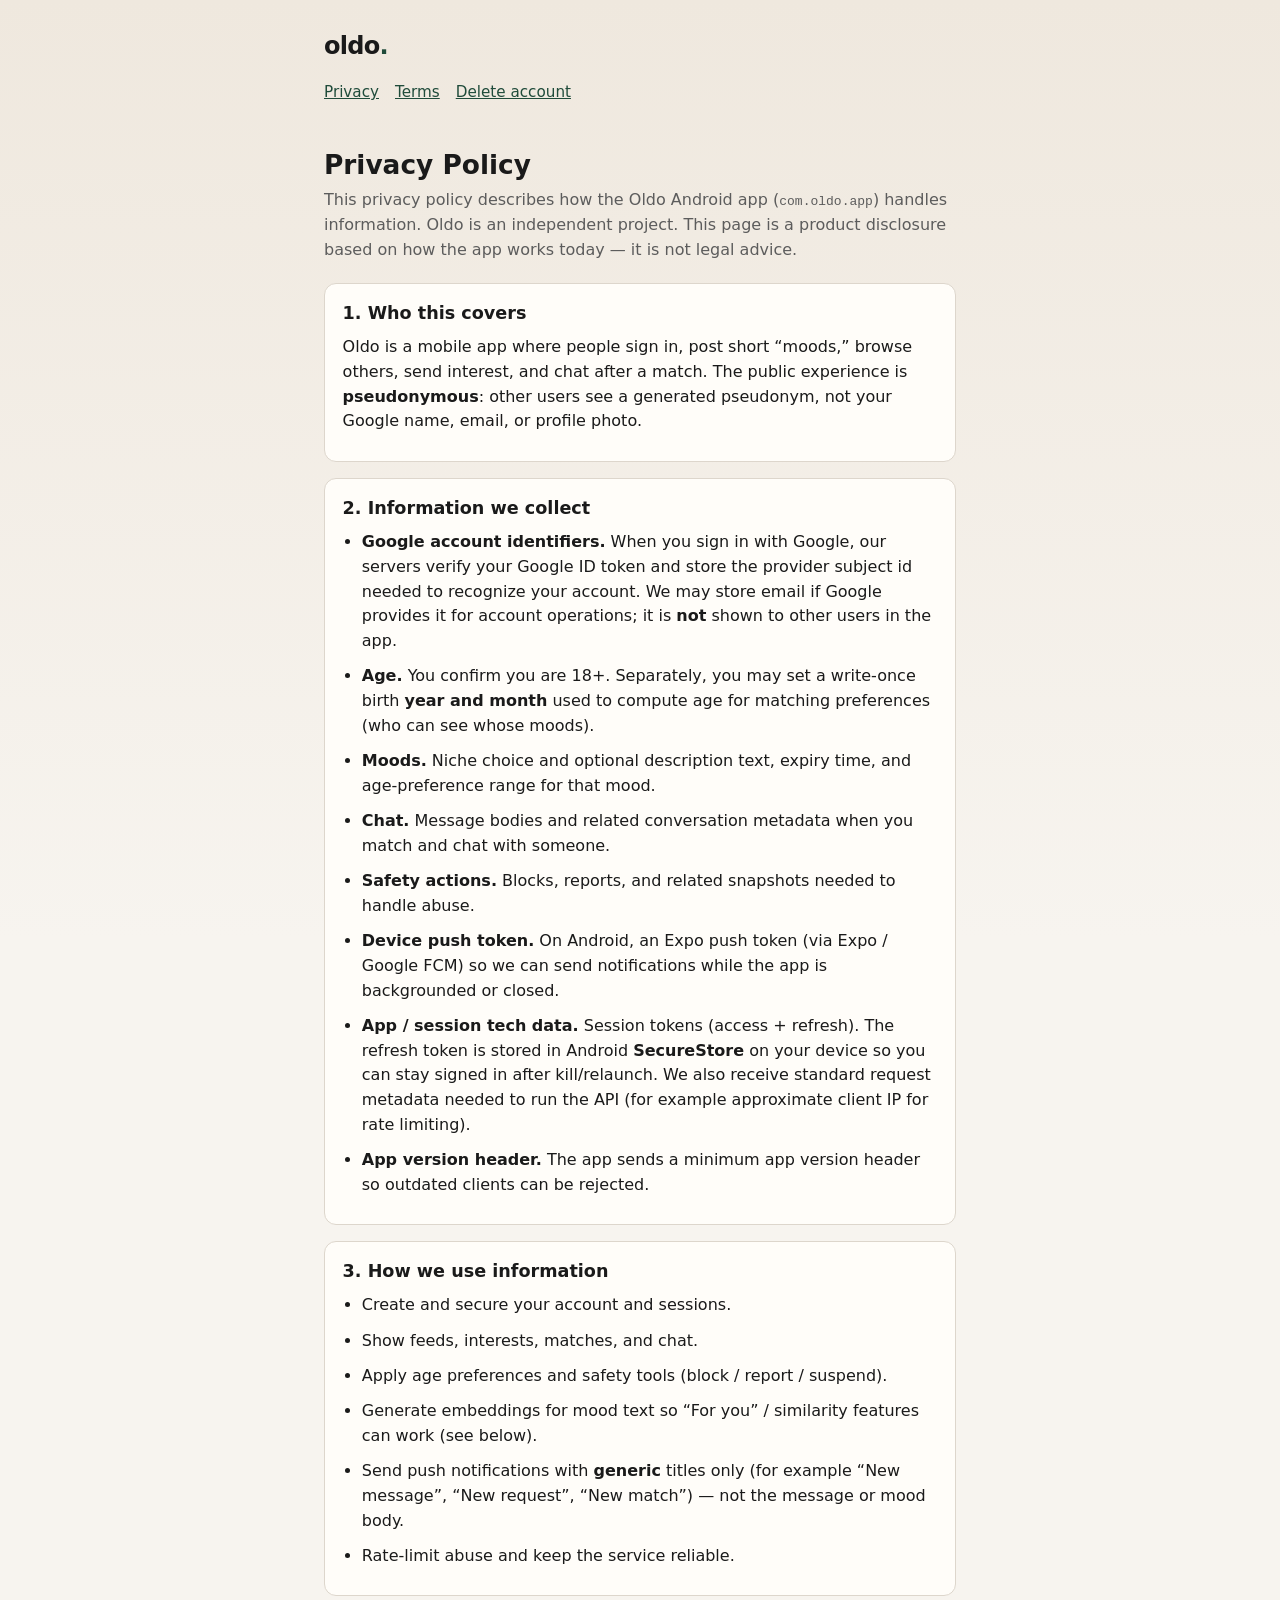
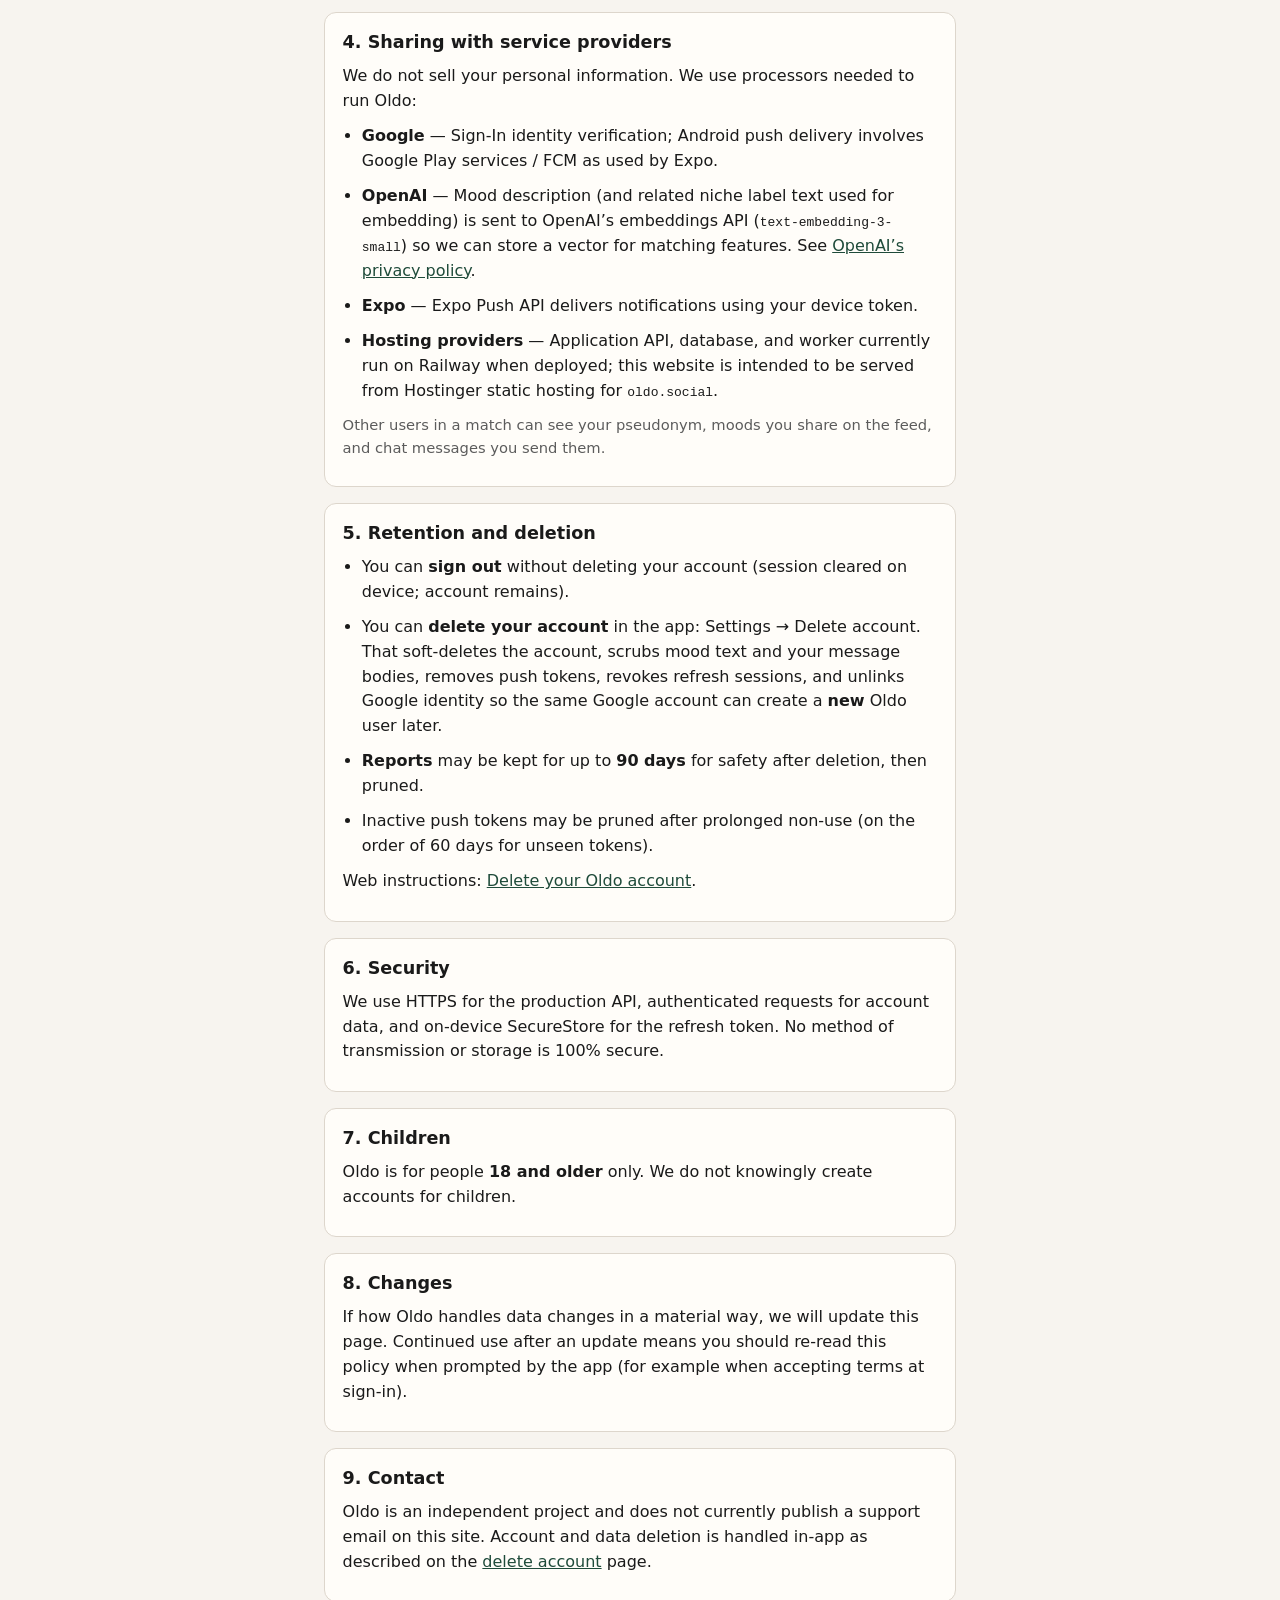
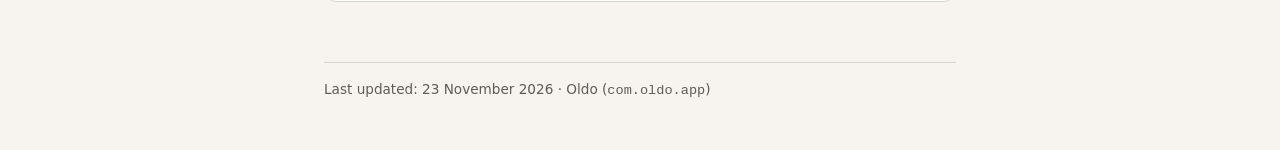
==== privacy/index.html @ 1630e020 "Publish Oldo legal static pages for GitHub Pages. Co-authored-by: Cursor <cursoragent@cursor.com>" ====
<!DOCTYPE html>
<html lang="en">
  <head>
    <meta charset="utf-8" />
    <meta name="viewport" content="width=device-width, initial-scale=1" />
    <title>Privacy Policy — Oldo</title>
    <link rel="stylesheet" href="../styles.css" />
  </head>
  <body>
    <header>
      <a class="brand" href="https://oldo.social/privacy">oldo<span>.</span></a>
      <nav>
        <a href="https://oldo.social/privacy">Privacy</a>
        <a href="https://oldo.social/terms">Terms</a>
        <a href="https://oldo.social/delete-account">Delete account</a>
      </nav>
    </header>
    <main>
      <h1>Privacy Policy</h1>
      <p class="lead">
        This privacy policy describes how the Oldo Android app
        (<code>com.oldo.app</code>) handles information. Oldo is an independent
        project. This page is a product disclosure based on how the app works
        today — it is not legal advice.
      </p>

      <section class="card">
        <h2>1. Who this covers</h2>
        <p>
          Oldo is a mobile app where people sign in, post short “moods,” browse
          others, send interest, and chat after a match. The public experience is
          <strong>pseudonymous</strong>: other users see a generated pseudonym,
          not your Google name, email, or profile photo.
        </p>
      </section>

      <section class="card">
        <h2>2. Information we collect</h2>
        <ul>
          <li>
            <strong>Google account identifiers.</strong> When you sign in with
            Google, our servers verify your Google ID token and store the
            provider subject id needed to recognize your account. We may store
            email if Google provides it for account operations; it is
            <strong>not</strong> shown to other users in the app.
          </li>
          <li>
            <strong>Age.</strong> You confirm you are 18+. Separately, you may
            set a write-once birth <strong>year and month</strong> used to
            compute age for matching preferences (who can see whose moods).
          </li>
          <li>
            <strong>Moods.</strong> Niche choice and optional description text,
            expiry time, and age-preference range for that mood.
          </li>
          <li>
            <strong>Chat.</strong> Message bodies and related conversation
            metadata when you match and chat with someone.
          </li>
          <li>
            <strong>Safety actions.</strong> Blocks, reports, and related
            snapshots needed to handle abuse.
          </li>
          <li>
            <strong>Device push token.</strong> On Android, an Expo push token
            (via Expo / Google FCM) so we can send notifications while the app
            is backgrounded or closed.
          </li>
          <li>
            <strong>App / session tech data.</strong> Session tokens (access +
            refresh). The refresh token is stored in Android
            <strong>SecureStore</strong> on your device so you can stay signed
            in after kill/relaunch. We also receive standard request metadata
            needed to run the API (for example approximate client IP for
            rate limiting).
          </li>
          <li>
            <strong>App version header.</strong> The app sends a minimum app
            version header so outdated clients can be rejected.
          </li>
        </ul>
      </section>

      <section class="card">
        <h2>3. How we use information</h2>
        <ul>
          <li>Create and secure your account and sessions.</li>
          <li>Show feeds, interests, matches, and chat.</li>
          <li>Apply age preferences and safety tools (block / report / suspend).</li>
          <li>
            Generate embeddings for mood text so “For you” / similarity features
            can work (see below).
          </li>
          <li>
            Send push notifications with <strong>generic</strong> titles only
            (for example “New message”, “New request”, “New match”) — not the
            message or mood body.
          </li>
          <li>Rate-limit abuse and keep the service reliable.</li>
        </ul>
      </section>

      <section class="card">
        <h2>4. Sharing with service providers</h2>
        <p>We do not sell your personal information. We use processors needed to run Oldo:</p>
        <ul>
          <li>
            <strong>Google</strong> — Sign-In identity verification; Android push
            delivery involves Google Play services / FCM as used by Expo.
          </li>
          <li>
            <strong>OpenAI</strong> — Mood description (and related niche label
            text used for embedding) is sent to OpenAI’s embeddings API
            (<code>text-embedding-3-small</code>) so we can store a vector for
            matching features. See
            <a href="https://openai.com/policies/privacy-policy" rel="noopener noreferrer"
              >OpenAI’s privacy policy</a
            >.
          </li>
          <li>
            <strong>Expo</strong> — Expo Push API delivers notifications using
            your device token.
          </li>
          <li>
            <strong>Hosting providers</strong> — Application API, database, and
            worker currently run on Railway when deployed; this website is
            intended to be served from Hostinger static hosting for
            <code>oldo.social</code>.
          </li>
        </ul>
        <p class="note">
          Other users in a match can see your pseudonym, moods you share on the
          feed, and chat messages you send them.
        </p>
      </section>

      <section class="card">
        <h2>5. Retention and deletion</h2>
        <ul>
          <li>
            You can <strong>sign out</strong> without deleting your account
            (session cleared on device; account remains).
          </li>
          <li>
            You can <strong>delete your account</strong> in the app:
            Settings → Delete account. That soft-deletes the account, scrubs
            mood text and your message bodies, removes push tokens, revokes
            refresh sessions, and unlinks Google identity so the same Google
            account can create a <strong>new</strong> Oldo user later.
          </li>
          <li>
            <strong>Reports</strong> may be kept for up to
            <strong>90 days</strong> for safety after deletion, then pruned.
          </li>
          <li>
            Inactive push tokens may be pruned after prolonged non-use (on the
            order of 60 days for unseen tokens).
          </li>
        </ul>
        <p>
          Web instructions:
          <a href="https://oldo.social/delete-account">Delete your Oldo account</a>.
        </p>
      </section>

      <section class="card">
        <h2>6. Security</h2>
        <p>
          We use HTTPS for the production API, authenticated requests for
          account data, and on-device SecureStore for the refresh token. No
          method of transmission or storage is 100% secure.
        </p>
      </section>

      <section class="card">
        <h2>7. Children</h2>
        <p>
          Oldo is for people <strong>18 and older</strong> only. We do not
          knowingly create accounts for children.
        </p>
      </section>

      <section class="card">
        <h2>8. Changes</h2>
        <p>
          If how Oldo handles data changes in a material way, we will update
          this page. Continued use after an update means you should re-read
          this policy when prompted by the app (for example when accepting
          terms at sign-in).
        </p>
      </section>

      <section class="card">
        <h2>9. Contact</h2>
        <p>
          Oldo is an independent project and does not currently publish a
          support email on this site. Account and data deletion is handled
          in-app as described on the
          <a href="https://oldo.social/delete-account">delete account</a> page.
        </p>
      </section>
    </main>
    <footer>
      <p>Last updated: 23 November 2026 · Oldo (<code>com.oldo.app</code>)</p>
    </footer>
  </body>
</html>
---- styles.css ----
:root {
  color-scheme: light;
  --bg: #f7f4ef;
  --ink: #1a1a1a;
  --muted: #5c5c5c;
  --line: #ddd6cc;
  --accent: #1f4b3a;
  --card: #fffdf9;
  --max: 42rem;
  font-family: "Segoe UI", system-ui, -apple-system, sans-serif;
}

* {
  box-sizing: border-box;
}

body {
  margin: 0;
  background: linear-gradient(180deg, #efe8de 0%, var(--bg) 28%, var(--bg) 100%);
  color: var(--ink);
  line-height: 1.55;
}

a {
  color: var(--accent);
}

header,
main,
footer {
  max-width: var(--max);
  margin: 0 auto;
  padding: 1.25rem 1.25rem 0;
}

header {
  padding-top: 1.75rem;
}

.brand {
  font-size: 1.5rem;
  font-weight: 700;
  letter-spacing: -0.03em;
  text-decoration: none;
  color: var(--ink);
}

.brand span {
  color: var(--accent);
}

nav {
  display: flex;
  flex-wrap: wrap;
  gap: 0.75rem 1rem;
  margin: 1rem 0 0;
  font-size: 0.95rem;
}

h1 {
  font-size: 1.65rem;
  line-height: 1.2;
  margin: 1.5rem 0 0.5rem;
}

.lead {
  color: var(--muted);
  margin: 0 0 1.25rem;
}

.card {
  background: var(--card);
  border: 1px solid var(--line);
  border-radius: 12px;
  padding: 1rem 1.1rem;
  margin: 0 0 1rem;
}

h2 {
  font-size: 1.1rem;
  margin: 0 0 0.5rem;
}

p,
li {
  margin: 0 0 0.65rem;
}

ul {
  margin: 0 0 0.5rem;
  padding-left: 1.2rem;
}

.note {
  font-size: 0.92rem;
  color: var(--muted);
}

.steps {
  counter-reset: step;
  list-style: none;
  padding: 0;
}

.steps li {
  counter-increment: step;
  position: relative;
  padding-left: 2.2rem;
  margin-bottom: 0.9rem;
}

.steps li::before {
  content: counter(step);
  position: absolute;
  left: 0;
  top: 0;
  width: 1.5rem;
  height: 1.5rem;
  border-radius: 999px;
  background: var(--accent);
  color: #fff;
  font-size: 0.85rem;
  font-weight: 700;
  display: grid;
  place-items: center;
}

footer {
  padding-bottom: 2.5rem;
  color: var(--muted);
  font-size: 0.85rem;
}

footer p {
  margin-top: 1.5rem;
  border-top: 1px solid var(--line);
  padding-top: 1rem;
}
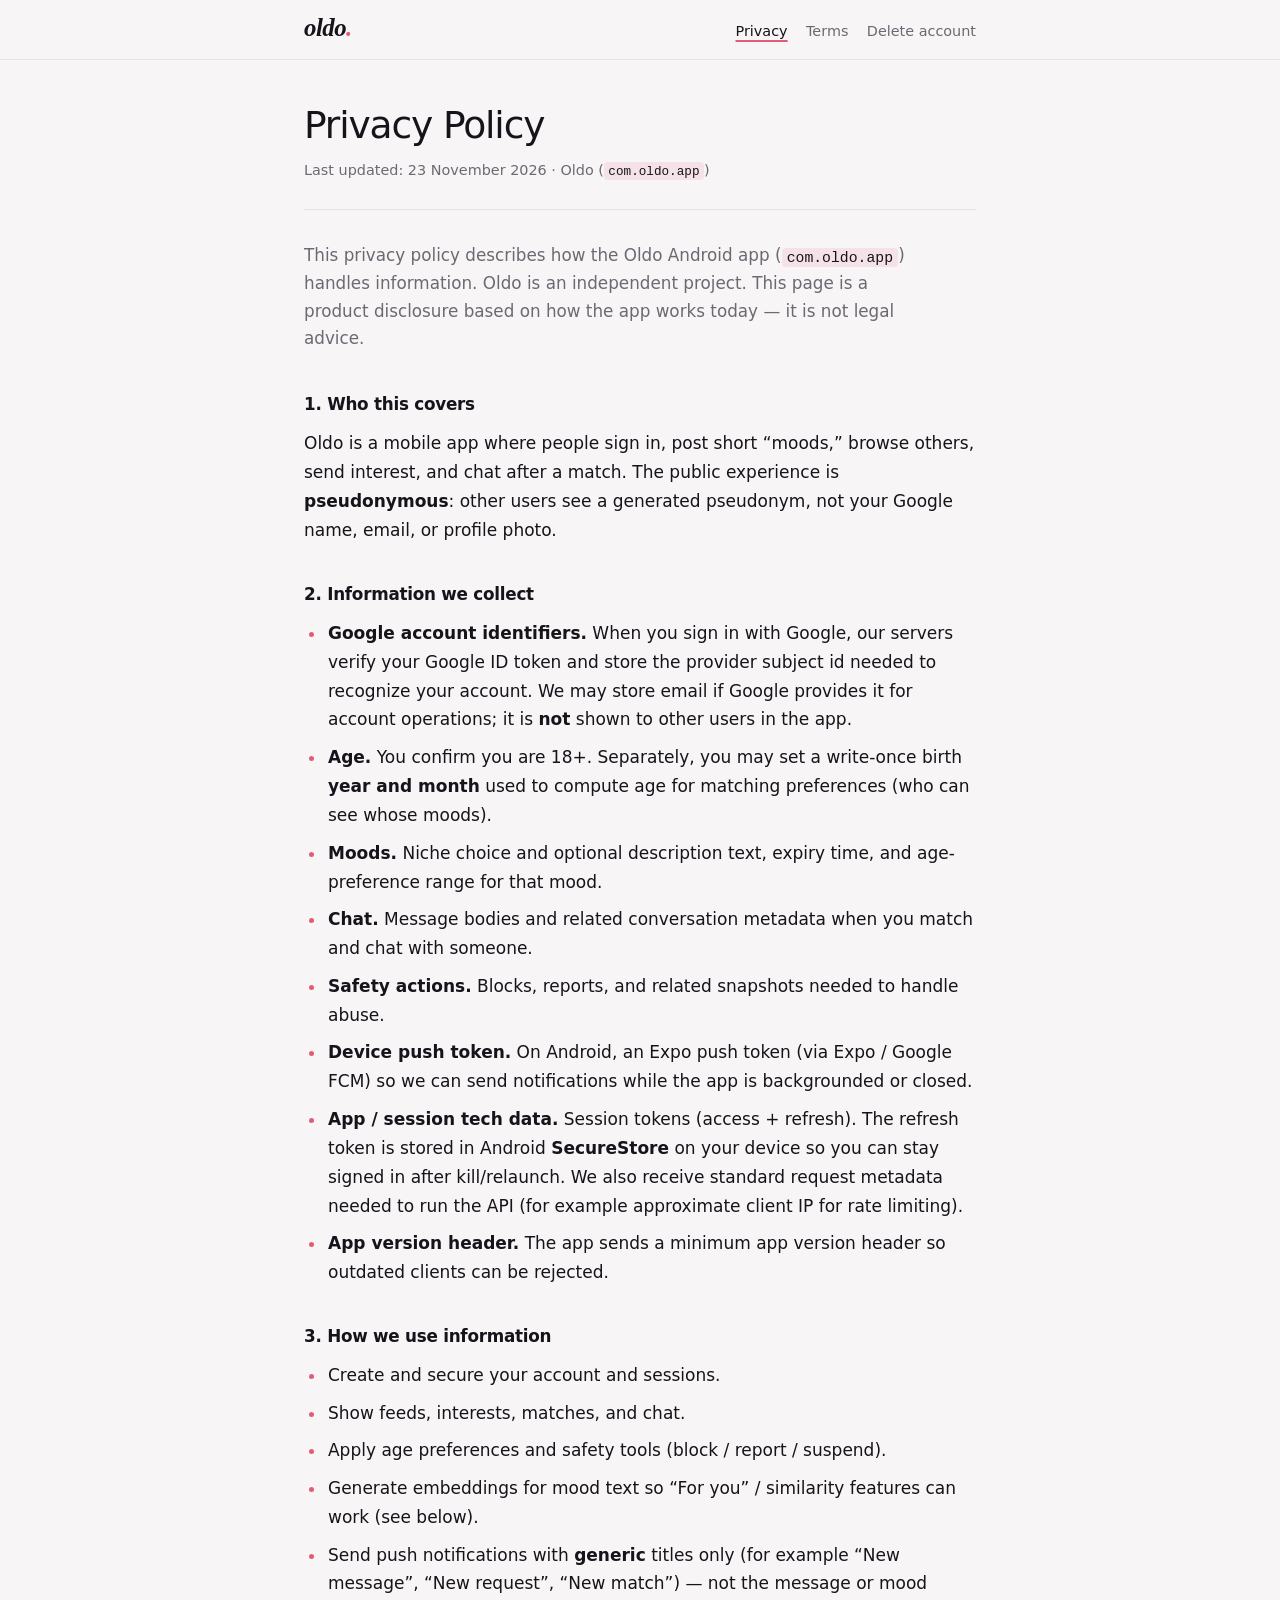
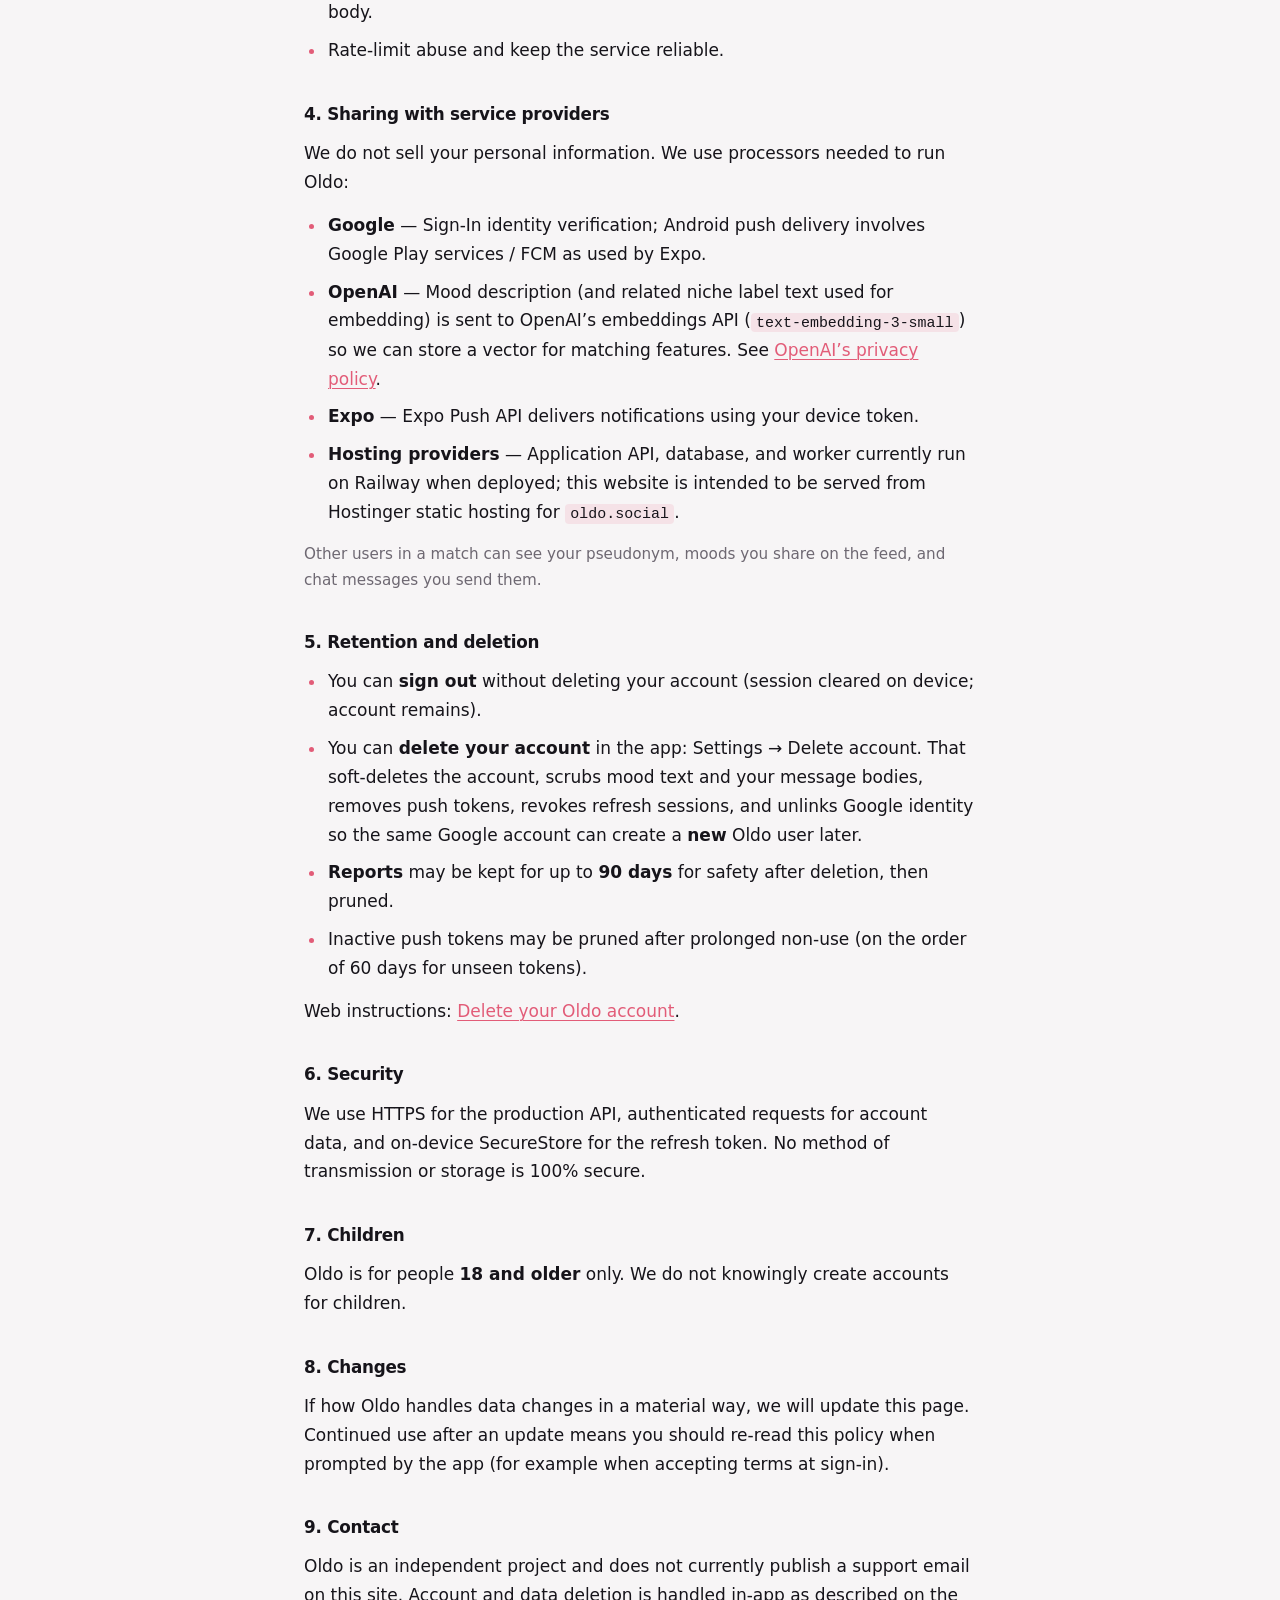
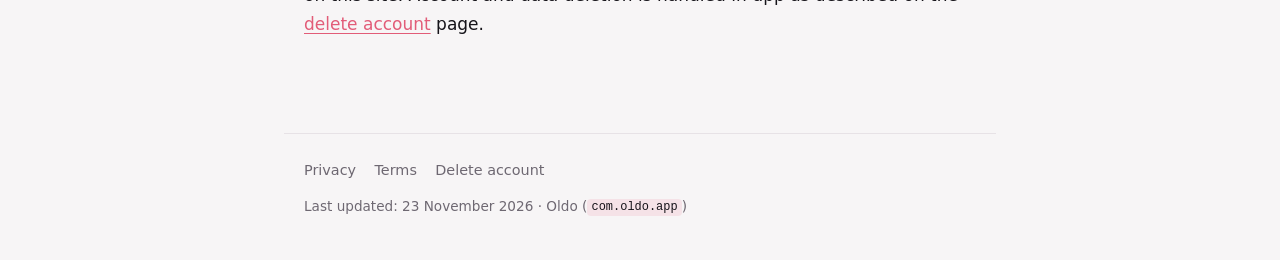
==== commit 20e06807: "Restyle legal pages: editorial Oldo VISUAL look. Co-authored-by: Cursor <cursoragent@cursor.com>" ====
--- a/privacy/index.html
+++ b/privacy/index.html
@@ -7,16 +7,21 @@
     <link rel="stylesheet" href="../styles.css" />
   </head>
   <body>
-    <header>
-      <a class="brand" href="https://oldo.social/privacy">oldo<span>.</span></a>
-      <nav>
-        <a href="https://oldo.social/privacy">Privacy</a>
-        <a href="https://oldo.social/terms">Terms</a>
-        <a href="https://oldo.social/delete-account">Delete account</a>
-      </nav>
+    <header class="site-header">
+      <div class="header-inner">
+        <a class="brand" href="https://oldo.social/privacy">oldo<span>.</span></a>
+        <nav aria-label="Legal">
+          <a href="https://oldo.social/privacy" aria-current="page">Privacy</a>
+          <a href="https://oldo.social/terms">Terms</a>
+          <a href="https://oldo.social/delete-account">Delete account</a>
+        </nav>
+      </div>
     </header>
-    <main>
-      <h1>Privacy Policy</h1>
+    <main class="doc">
+      <header class="doc-header">
+        <h1>Privacy Policy</h1>
+        <p class="meta">Last updated: 23 November 2026 · Oldo (<code>com.oldo.app</code>)</p>
+      </header>
       <p class="lead">
         This privacy policy describes how the Oldo Android app
         (<code>com.oldo.app</code>) handles information. Oldo is an independent
@@ -24,7 +29,7 @@
         today — it is not legal advice.
       </p>
 
-      <section class="card">
+      <section>
         <h2>1. Who this covers</h2>
         <p>
           Oldo is a mobile app where people sign in, post short “moods,” browse
@@ -34,7 +39,7 @@
         </p>
       </section>
 
-      <section class="card">
+      <section>
         <h2>2. Information we collect</h2>
         <ul>
           <li>
@@ -81,7 +86,7 @@
         </ul>
       </section>
 
-      <section class="card">
+      <section>
         <h2>3. How we use information</h2>
         <ul>
           <li>Create and secure your account and sessions.</li>
@@ -100,7 +105,7 @@
         </ul>
       </section>
 
-      <section class="card">
+      <section>
         <h2>4. Sharing with service providers</h2>
         <p>We do not sell your personal information. We use processors needed to run Oldo:</p>
         <ul>
@@ -134,7 +139,7 @@
         </p>
       </section>
 
-      <section class="card">
+      <section>
         <h2>5. Retention and deletion</h2>
         <ul>
           <li>
@@ -163,7 +168,7 @@
         </p>
       </section>
 
-      <section class="card">
+      <section>
         <h2>6. Security</h2>
         <p>
           We use HTTPS for the production API, authenticated requests for
@@ -172,7 +177,7 @@
         </p>
       </section>
 
-      <section class="card">
+      <section>
         <h2>7. Children</h2>
         <p>
           Oldo is for people <strong>18 and older</strong> only. We do not
@@ -180,7 +185,7 @@
         </p>
       </section>
 
-      <section class="card">
+      <section>
         <h2>8. Changes</h2>
         <p>
           If how Oldo handles data changes in a material way, we will update
@@ -190,7 +195,7 @@
         </p>
       </section>
 
-      <section class="card">
+      <section>
         <h2>9. Contact</h2>
         <p>
           Oldo is an independent project and does not currently publish a
@@ -200,8 +205,13 @@
         </p>
       </section>
     </main>
-    <footer>
-      <p>Last updated: 23 November 2026 · Oldo (<code>com.oldo.app</code>)</p>
+    <footer class="site-footer">
+      <nav aria-label="Legal footer">
+        <a href="https://oldo.social/privacy" aria-current="page">Privacy</a>
+        <a href="https://oldo.social/terms">Terms</a>
+        <a href="https://oldo.social/delete-account">Delete account</a>
+      </nav>
+      <p class="meta">Last updated: 23 November 2026 · Oldo (<code>com.oldo.app</code>)</p>
     </footer>
   </body>
 </html>
--- a/styles.css
+++ b/styles.css
@@ -1,138 +1,277 @@
 :root {
   color-scheme: light;
-  --bg: #f7f4ef;
-  --ink: #1a1a1a;
-  --muted: #5c5c5c;
-  --line: #ddd6cc;
-  --accent: #1f4b3a;
-  --card: #fffdf9;
+  --bg: #f7f5f6;
+  --text: #16141a;
+  --muted: #6e6872;
+  --border: #e7e2e6;
+  --accent: #e25c78;
+  --accent-soft: rgba(226, 92, 120, 0.12);
   --max: 42rem;
-  font-family: "Segoe UI", system-ui, -apple-system, sans-serif;
+  --pad: 1.25rem;
+  --sans: "Segoe UI", ui-sans-serif, system-ui, -apple-system, sans-serif;
+  --serif: "Iowan Old Style", "Palatino Linotype", Palatino, "Times New Roman",
+    Times, serif;
 }
 
 * {
   box-sizing: border-box;
 }
 
+html {
+  -webkit-text-size-adjust: 100%;
+}
+
 body {
   margin: 0;
-  background: linear-gradient(180deg, #efe8de 0%, var(--bg) 28%, var(--bg) 100%);
-  color: var(--ink);
-  line-height: 1.55;
+  min-height: 100vh;
+  background: var(--bg);
+  color: var(--text);
+  font-family: var(--sans);
+  font-size: 1.0625rem;
+  line-height: 1.7;
+  font-weight: 400;
 }
 
 a {
   color: var(--accent);
-}
-
-header,
-main,
-footer {
-  max-width: var(--max);
+  text-decoration-thickness: 1px;
+  text-underline-offset: 0.18em;
+  transition: color 0.15s ease, text-decoration-color 0.15s ease;
+}
+
+a:hover {
+  color: #c94462;
+  text-decoration-color: currentColor;
+}
+
+a:focus-visible {
+  outline: 2px solid var(--accent);
+  outline-offset: 3px;
+  border-radius: 2px;
+}
+
+.site-header {
+  border-bottom: 1px solid var(--border);
+  background: rgba(247, 245, 246, 0.92);
+  backdrop-filter: blur(8px);
+  position: sticky;
+  top: 0;
+  z-index: 10;
+}
+
+.header-inner {
+  max-width: calc(var(--max) + 2 * var(--pad));
   margin: 0 auto;
-  padding: 1.25rem 1.25rem 0;
-}
-
-header {
-  padding-top: 1.75rem;
-}
-
-.brand {
-  font-size: 1.5rem;
-  font-weight: 700;
-  letter-spacing: -0.03em;
-  text-decoration: none;
-  color: var(--ink);
-}
-
-.brand span {
-  color: var(--accent);
-}
-
-nav {
+  padding: 1rem var(--pad);
   display: flex;
   flex-wrap: wrap;
-  gap: 0.75rem 1rem;
-  margin: 1rem 0 0;
+  align-items: baseline;
+  justify-content: space-between;
+  gap: 0.75rem 1.5rem;
+}
+
+.brand {
+  font-family: var(--serif);
+  font-style: italic;
+  font-size: 1.55rem;
+  font-weight: 600;
+  letter-spacing: -0.02em;
+  line-height: 1;
+  text-decoration: none;
+  color: var(--text);
+}
+
+.brand:hover {
+  color: var(--text);
+}
+
+.brand span {
+  color: var(--accent);
+  font-style: italic;
+}
+
+.site-header nav,
+.site-footer nav {
+  display: flex;
+  flex-wrap: wrap;
+  gap: 0.35rem 1.15rem;
+  font-size: 0.9rem;
+}
+
+.site-header nav a,
+.site-footer nav a {
+  color: var(--muted);
+  text-decoration: none;
+}
+
+.site-header nav a:hover,
+.site-footer nav a:hover {
+  color: var(--accent);
+}
+
+.site-header nav a[aria-current="page"] {
+  color: var(--text);
+  text-decoration: underline;
+  text-decoration-color: var(--accent);
+  text-underline-offset: 0.28em;
+  text-decoration-thickness: 1.5px;
+}
+
+.doc {
+  max-width: calc(var(--max) + 2 * var(--pad));
+  margin: 0 auto;
+  padding: 2.75rem var(--pad) 3.5rem;
+}
+
+.doc-header {
+  margin: 0 0 2rem;
+  padding: 0 0 1.75rem;
+  border-bottom: 1px solid var(--border);
+}
+
+h1 {
+  font-family: var(--sans);
+  font-size: clamp(1.85rem, 4.5vw, 2.35rem);
+  font-weight: 500;
+  letter-spacing: -0.03em;
+  line-height: 1.15;
+  margin: 0 0 0.75rem;
+  color: var(--text);
+}
+
+.meta {
+  margin: 0;
+  font-size: 0.9rem;
+  color: var(--muted);
+  line-height: 1.5;
+}
+
+.lead {
+  margin: 0 0 2.5rem;
+  color: var(--muted);
+  font-size: 1.05rem;
+  line-height: 1.65;
+  max-width: 38rem;
+}
+
+section {
+  margin: 0 0 2.35rem;
+  padding: 0;
+  background: none;
+  border: none;
+  border-radius: 0;
+}
+
+h2 {
+  font-size: 1.05rem;
+  font-weight: 600;
+  letter-spacing: -0.015em;
+  line-height: 1.35;
+  margin: 0 0 0.85rem;
+  color: var(--text);
+}
+
+p {
+  margin: 0 0 0.9rem;
+}
+
+p:last-child {
+  margin-bottom: 0;
+}
+
+ul,
+ol:not(.steps) {
+  margin: 0 0 0.9rem;
+  padding-left: 1.35rem;
+}
+
+li {
+  margin: 0 0 0.55rem;
+  padding-left: 0.15rem;
+}
+
+li:last-child {
+  margin-bottom: 0;
+}
+
+li::marker {
+  color: var(--accent);
+}
+
+.note {
   font-size: 0.95rem;
-}
-
-h1 {
-  font-size: 1.65rem;
-  line-height: 1.2;
-  margin: 1.5rem 0 0.5rem;
-}
-
-.lead {
-  color: var(--muted);
-  margin: 0 0 1.25rem;
-}
-
-.card {
-  background: var(--card);
-  border: 1px solid var(--line);
-  border-radius: 12px;
-  padding: 1rem 1.1rem;
-  margin: 0 0 1rem;
-}
-
-h2 {
-  font-size: 1.1rem;
-  margin: 0 0 0.5rem;
-}
-
-p,
-li {
-  margin: 0 0 0.65rem;
-}
-
-ul {
-  margin: 0 0 0.5rem;
-  padding-left: 1.2rem;
-}
-
-.note {
-  font-size: 0.92rem;
-  color: var(--muted);
+  color: var(--muted);
+  margin-top: 0.85rem;
+}
+
+code {
+  font-family: ui-monospace, "Cascadia Code", "Segoe UI Mono", Menlo, Consolas,
+    monospace;
+  font-size: 0.88em;
+  background: var(--accent-soft);
+  color: var(--text);
+  padding: 0.12em 0.35em;
+  border-radius: 4px;
 }
 
 .steps {
   counter-reset: step;
   list-style: none;
   padding: 0;
+  margin: 0 0 1.15rem;
 }
 
 .steps li {
   counter-increment: step;
   position: relative;
-  padding-left: 2.2rem;
-  margin-bottom: 0.9rem;
+  padding: 0 0 0 2.5rem;
+  margin: 0 0 1rem;
+  min-height: 1.6rem;
 }
 
 .steps li::before {
   content: counter(step);
   position: absolute;
   left: 0;
-  top: 0;
-  width: 1.5rem;
-  height: 1.5rem;
+  top: 0.1rem;
+  width: 1.55rem;
+  height: 1.55rem;
   border-radius: 999px;
-  background: var(--accent);
-  color: #fff;
-  font-size: 0.85rem;
-  font-weight: 700;
+  border: 1px solid var(--accent);
+  background: transparent;
+  color: var(--accent);
+  font-size: 0.78rem;
+  font-weight: 600;
   display: grid;
   place-items: center;
-}
-
-footer {
-  padding-bottom: 2.5rem;
-  color: var(--muted);
+  line-height: 1;
+}
+
+.site-footer {
+  border-top: 1px solid var(--border);
+  max-width: calc(var(--max) + 2 * var(--pad));
+  margin: 0 auto;
+  padding: 1.5rem var(--pad) 2.75rem;
+  display: flex;
+  flex-direction: column;
+  gap: 0.85rem;
+}
+
+.site-footer .meta {
   font-size: 0.85rem;
 }
 
-footer p {
-  margin-top: 1.5rem;
-  border-top: 1px solid var(--line);
-  padding-top: 1rem;
-}
+@media (max-width: 560px) {
+  .header-inner {
+    flex-direction: column;
+    align-items: flex-start;
+  }
+
+  .doc {
+    padding-top: 2rem;
+  }
+
+  h1 {
+    font-size: 1.75rem;
+  }
+}
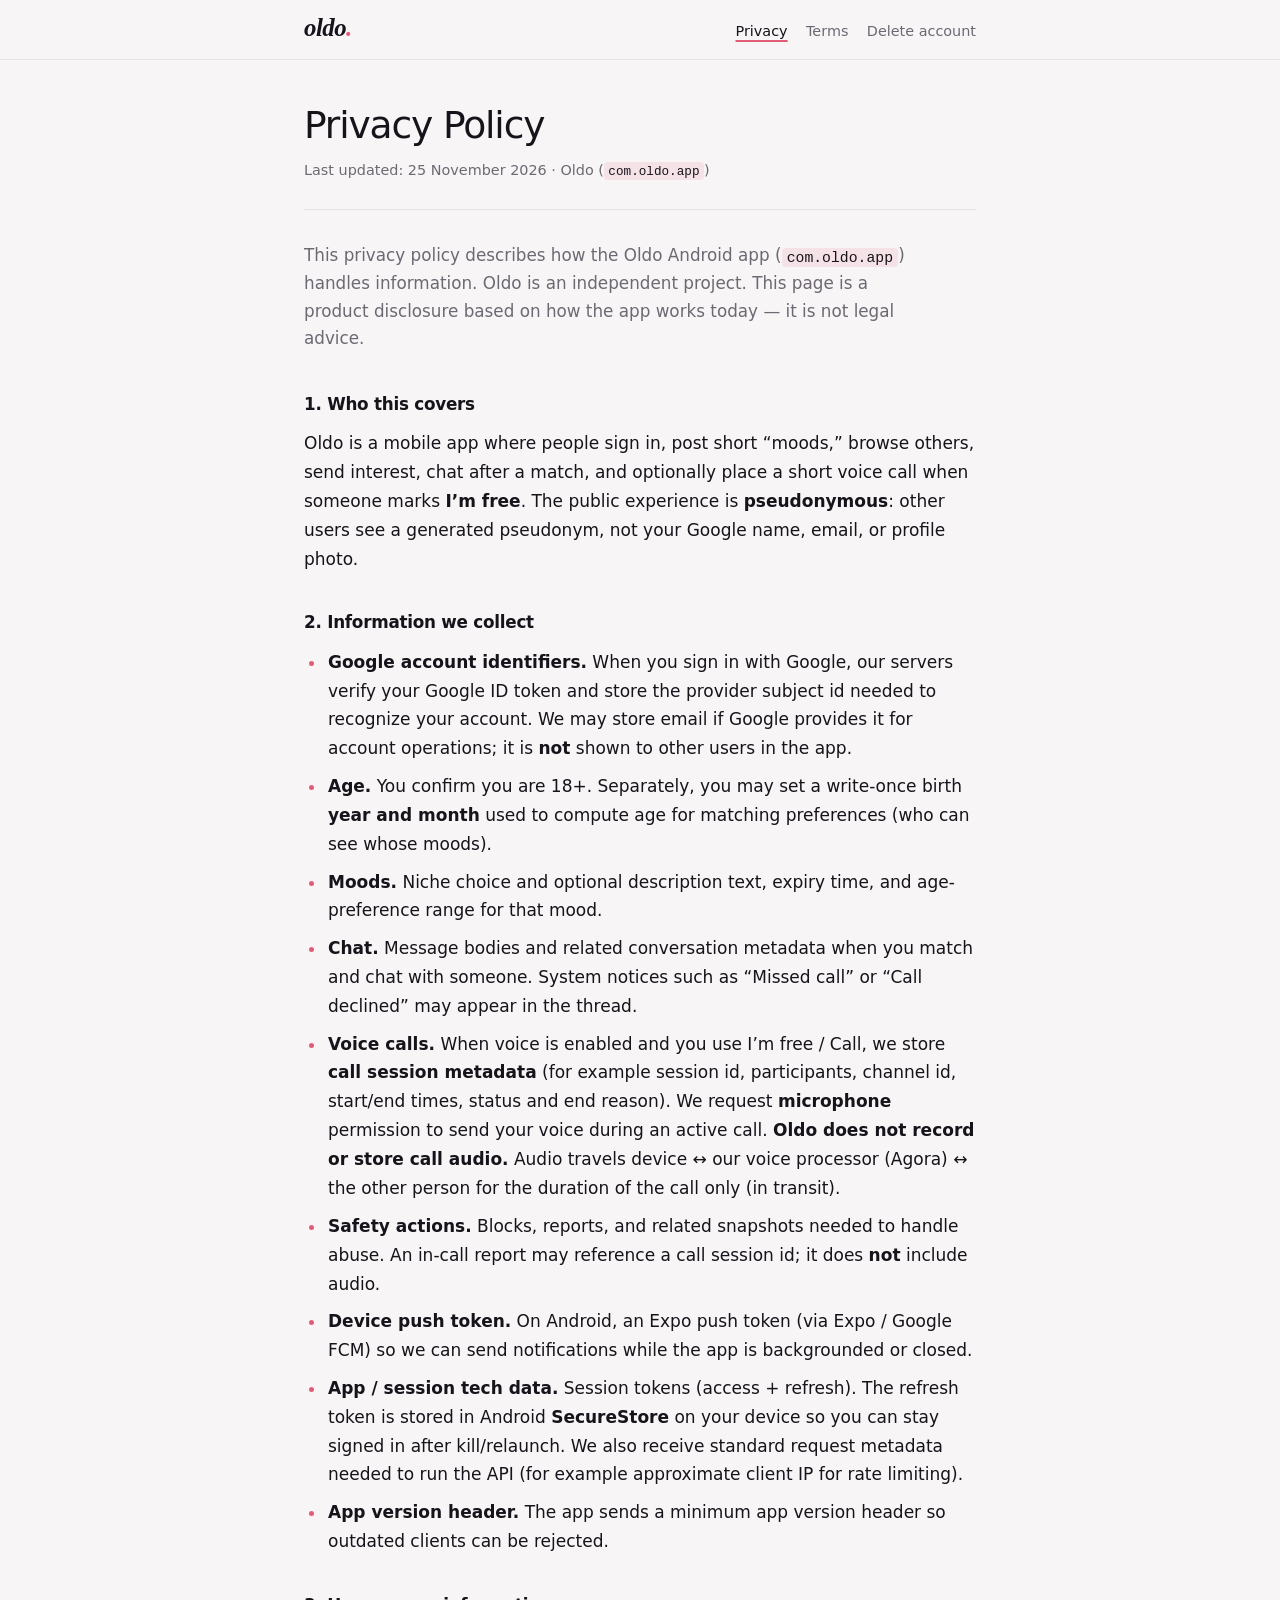
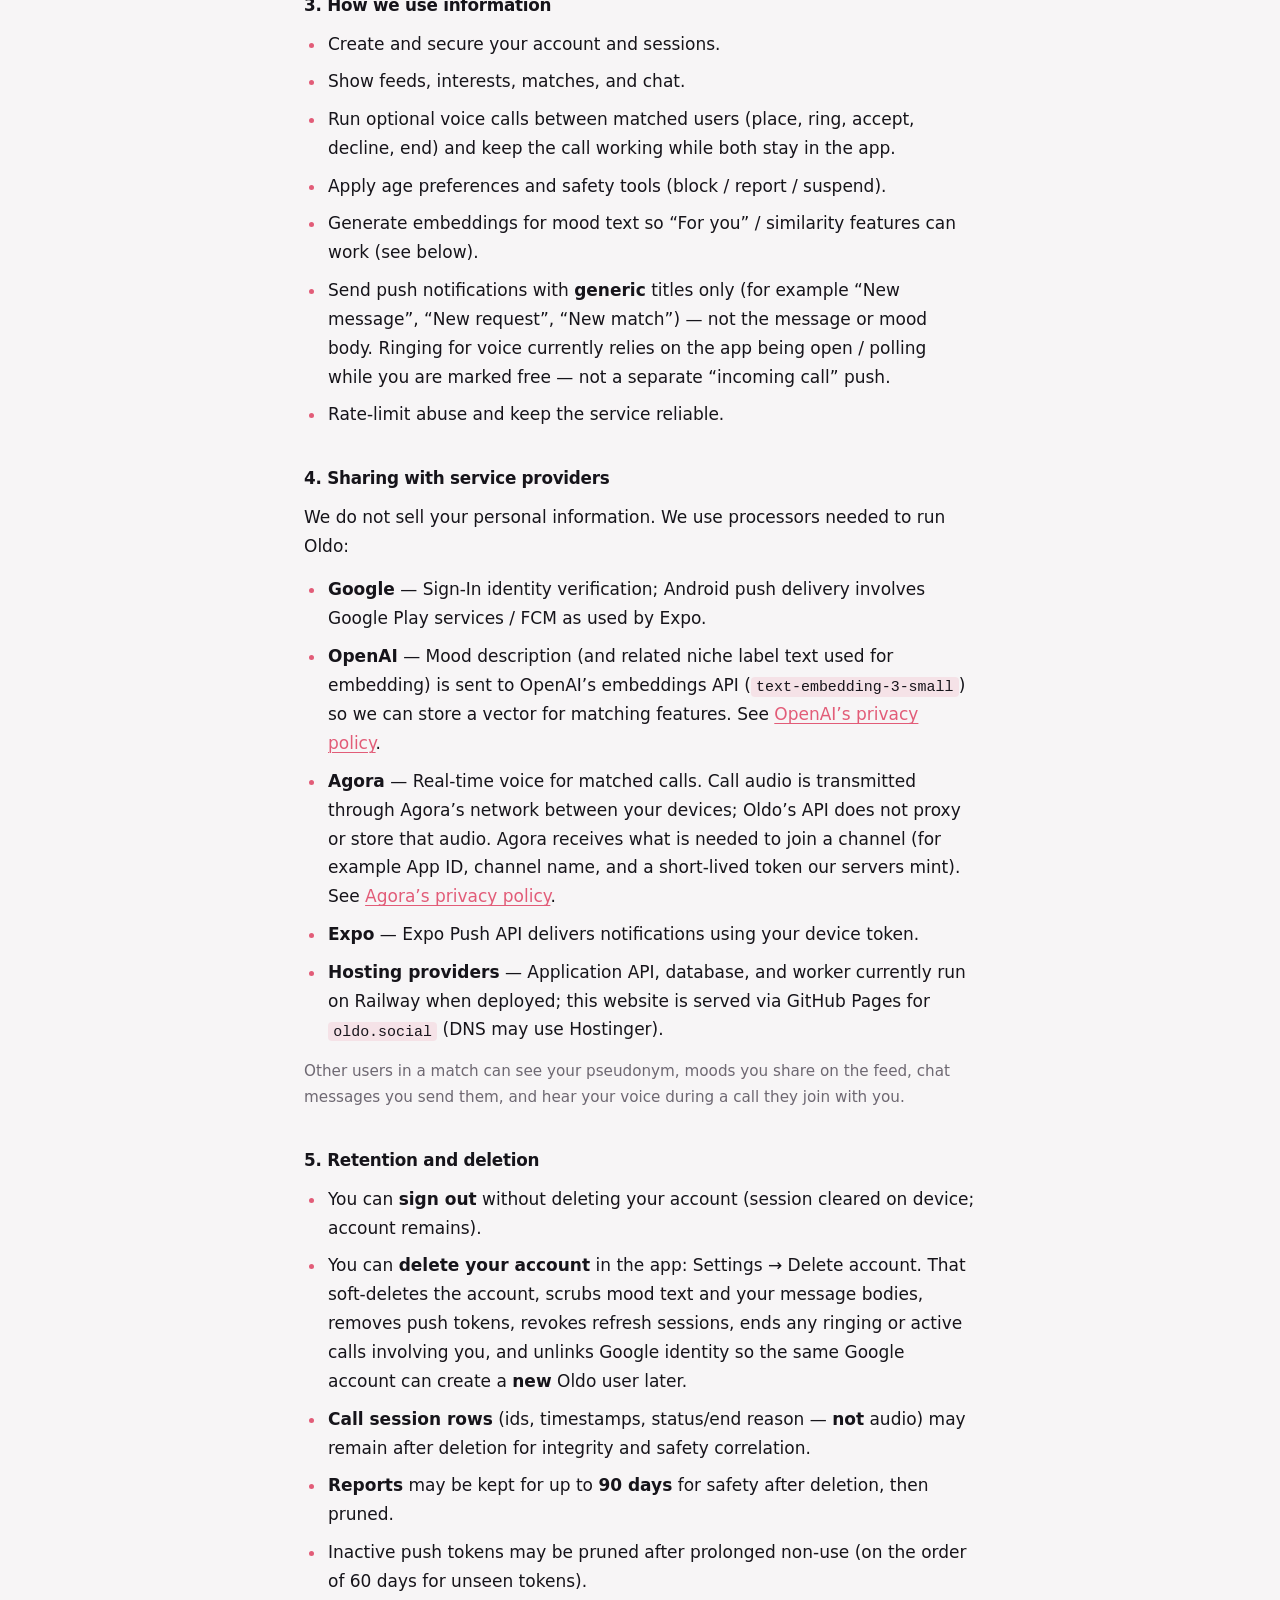
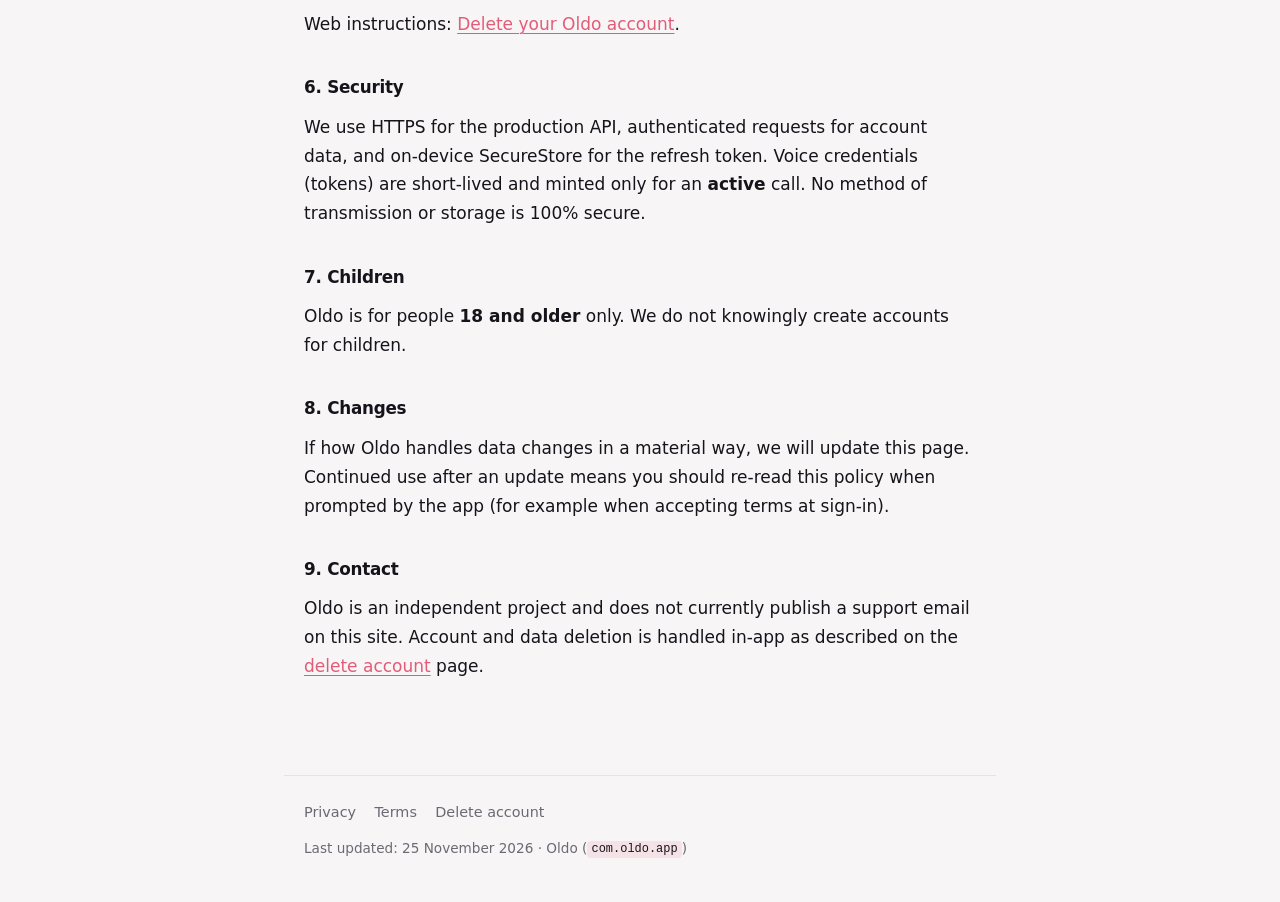
==== commit f6cb2aca: "Privacy/terms: Phase 6 voice (Agora, no audio stored) Co-authored-by: Cursor <cursoragent@cursor.com" ====
--- a/privacy/index.html
+++ b/privacy/index.html
@@ -20,7 +20,7 @@
     <main class="doc">
       <header class="doc-header">
         <h1>Privacy Policy</h1>
-        <p class="meta">Last updated: 23 November 2026 · Oldo (<code>com.oldo.app</code>)</p>
+        <p class="meta">Last updated: 25 November 2026 · Oldo (<code>com.oldo.app</code>)</p>
       </header>
       <p class="lead">
         This privacy policy describes how the Oldo Android app
@@ -33,9 +33,10 @@
         <h2>1. Who this covers</h2>
         <p>
           Oldo is a mobile app where people sign in, post short “moods,” browse
-          others, send interest, and chat after a match. The public experience is
-          <strong>pseudonymous</strong>: other users see a generated pseudonym,
-          not your Google name, email, or profile photo.
+          others, send interest, chat after a match, and optionally place a
+          short voice call when someone marks <strong>I’m free</strong>. The
+          public experience is <strong>pseudonymous</strong>: other users see a
+          generated pseudonym, not your Google name, email, or profile photo.
         </p>
       </section>
 
@@ -60,11 +61,23 @@
           </li>
           <li>
             <strong>Chat.</strong> Message bodies and related conversation
-            metadata when you match and chat with someone.
+            metadata when you match and chat with someone. System notices such
+            as “Missed call” or “Call declined” may appear in the thread.
+          </li>
+          <li>
+            <strong>Voice calls.</strong> When voice is enabled and you use I’m
+            free / Call, we store <strong>call session metadata</strong> (for
+            example session id, participants, channel id, start/end times,
+            status and end reason). We request
+            <strong>microphone</strong> permission to send your voice during an
+            active call. <strong>Oldo does not record or store call audio.</strong>
+            Audio travels device ↔ our voice processor (Agora) ↔ the other
+            person for the duration of the call only (in transit).
           </li>
           <li>
             <strong>Safety actions.</strong> Blocks, reports, and related
-            snapshots needed to handle abuse.
+            snapshots needed to handle abuse. An in-call report may reference a
+            call session id; it does <strong>not</strong> include audio.
           </li>
           <li>
             <strong>Device push token.</strong> On Android, an Expo push token
@@ -91,6 +104,10 @@
         <ul>
           <li>Create and secure your account and sessions.</li>
           <li>Show feeds, interests, matches, and chat.</li>
+          <li>
+            Run optional voice calls between matched users (place, ring, accept,
+            decline, end) and keep the call working while both stay in the app.
+          </li>
           <li>Apply age preferences and safety tools (block / report / suspend).</li>
           <li>
             Generate embeddings for mood text so “For you” / similarity features
@@ -99,7 +116,9 @@
           <li>
             Send push notifications with <strong>generic</strong> titles only
             (for example “New message”, “New request”, “New match”) — not the
-            message or mood body.
+            message or mood body. Ringing for voice currently relies on the app
+            being open / polling while you are marked free — not a separate
+            “incoming call” push.
           </li>
           <li>Rate-limit abuse and keep the service reliable.</li>
         </ul>
@@ -123,19 +142,30 @@
             >.
           </li>
           <li>
+            <strong>Agora</strong> — Real-time voice for matched calls. Call
+            audio is transmitted through Agora’s network between your devices;
+            Oldo’s API does not proxy or store that audio. Agora receives what
+            is needed to join a channel (for example App ID, channel name, and a
+            short-lived token our servers mint). See
+            <a href="https://www.agora.io/en/privacy-policy/" rel="noopener noreferrer"
+              >Agora’s privacy policy</a
+            >.
+          </li>
+          <li>
             <strong>Expo</strong> — Expo Push API delivers notifications using
             your device token.
           </li>
           <li>
             <strong>Hosting providers</strong> — Application API, database, and
             worker currently run on Railway when deployed; this website is
-            intended to be served from Hostinger static hosting for
-            <code>oldo.social</code>.
+            served via GitHub Pages for <code>oldo.social</code> (DNS may use
+            Hostinger).
           </li>
         </ul>
         <p class="note">
           Other users in a match can see your pseudonym, moods you share on the
-          feed, and chat messages you send them.
+          feed, chat messages you send them, and hear your voice during a call
+          they join with you.
         </p>
       </section>
 
@@ -150,8 +180,14 @@
             You can <strong>delete your account</strong> in the app:
             Settings → Delete account. That soft-deletes the account, scrubs
             mood text and your message bodies, removes push tokens, revokes
-            refresh sessions, and unlinks Google identity so the same Google
-            account can create a <strong>new</strong> Oldo user later.
+            refresh sessions, ends any ringing or active calls involving you,
+            and unlinks Google identity so the same Google account can create a
+            <strong>new</strong> Oldo user later.
+          </li>
+          <li>
+            <strong>Call session rows</strong> (ids, timestamps, status/end
+            reason — <strong>not</strong> audio) may remain after deletion for
+            integrity and safety correlation.
           </li>
           <li>
             <strong>Reports</strong> may be kept for up to
@@ -172,8 +208,10 @@
         <h2>6. Security</h2>
         <p>
           We use HTTPS for the production API, authenticated requests for
-          account data, and on-device SecureStore for the refresh token. No
-          method of transmission or storage is 100% secure.
+          account data, and on-device SecureStore for the refresh token. Voice
+          credentials (tokens) are short-lived and minted only for an
+          <strong>active</strong> call. No method of transmission or storage is
+          100% secure.
         </p>
       </section>
 
@@ -211,7 +249,7 @@
         <a href="https://oldo.social/terms">Terms</a>
         <a href="https://oldo.social/delete-account">Delete account</a>
       </nav>
-      <p class="meta">Last updated: 23 November 2026 · Oldo (<code>com.oldo.app</code>)</p>
+      <p class="meta">Last updated: 25 November 2026 · Oldo (<code>com.oldo.app</code>)</p>
     </footer>
   </body>
 </html>
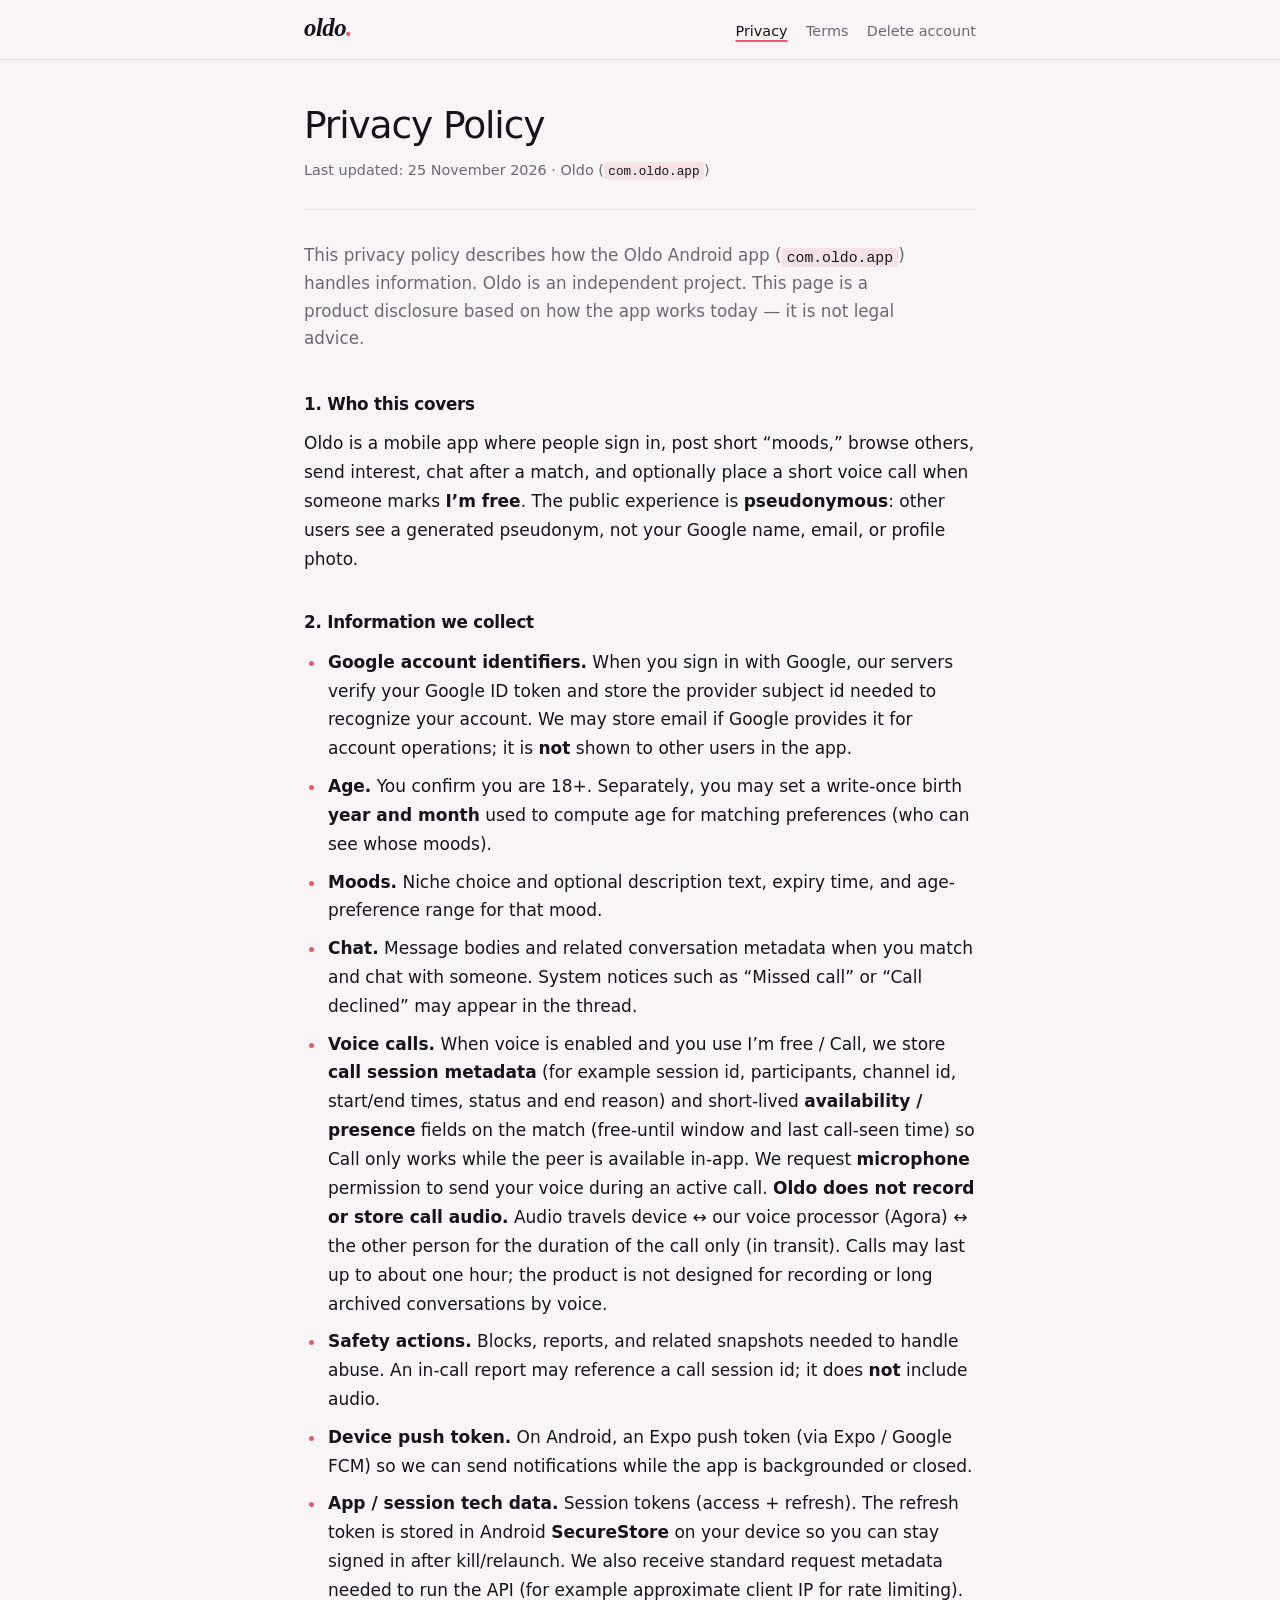
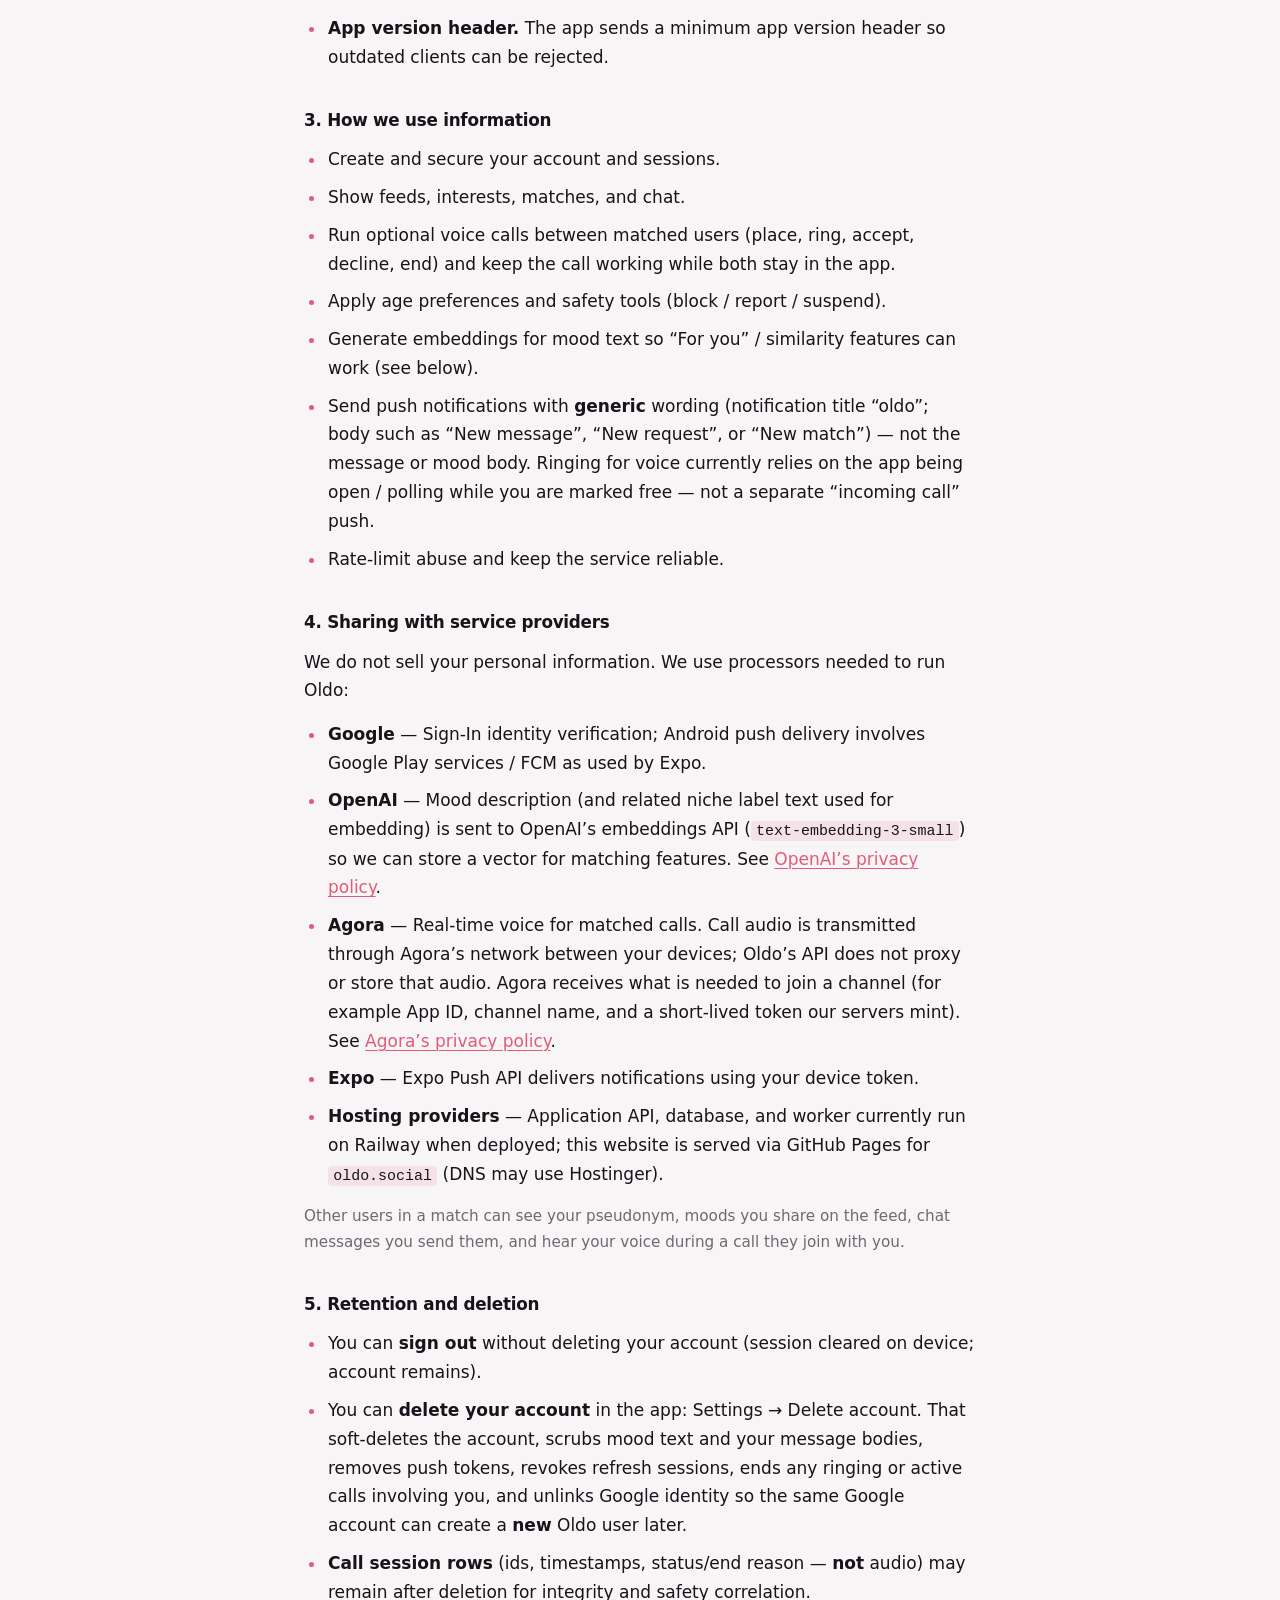
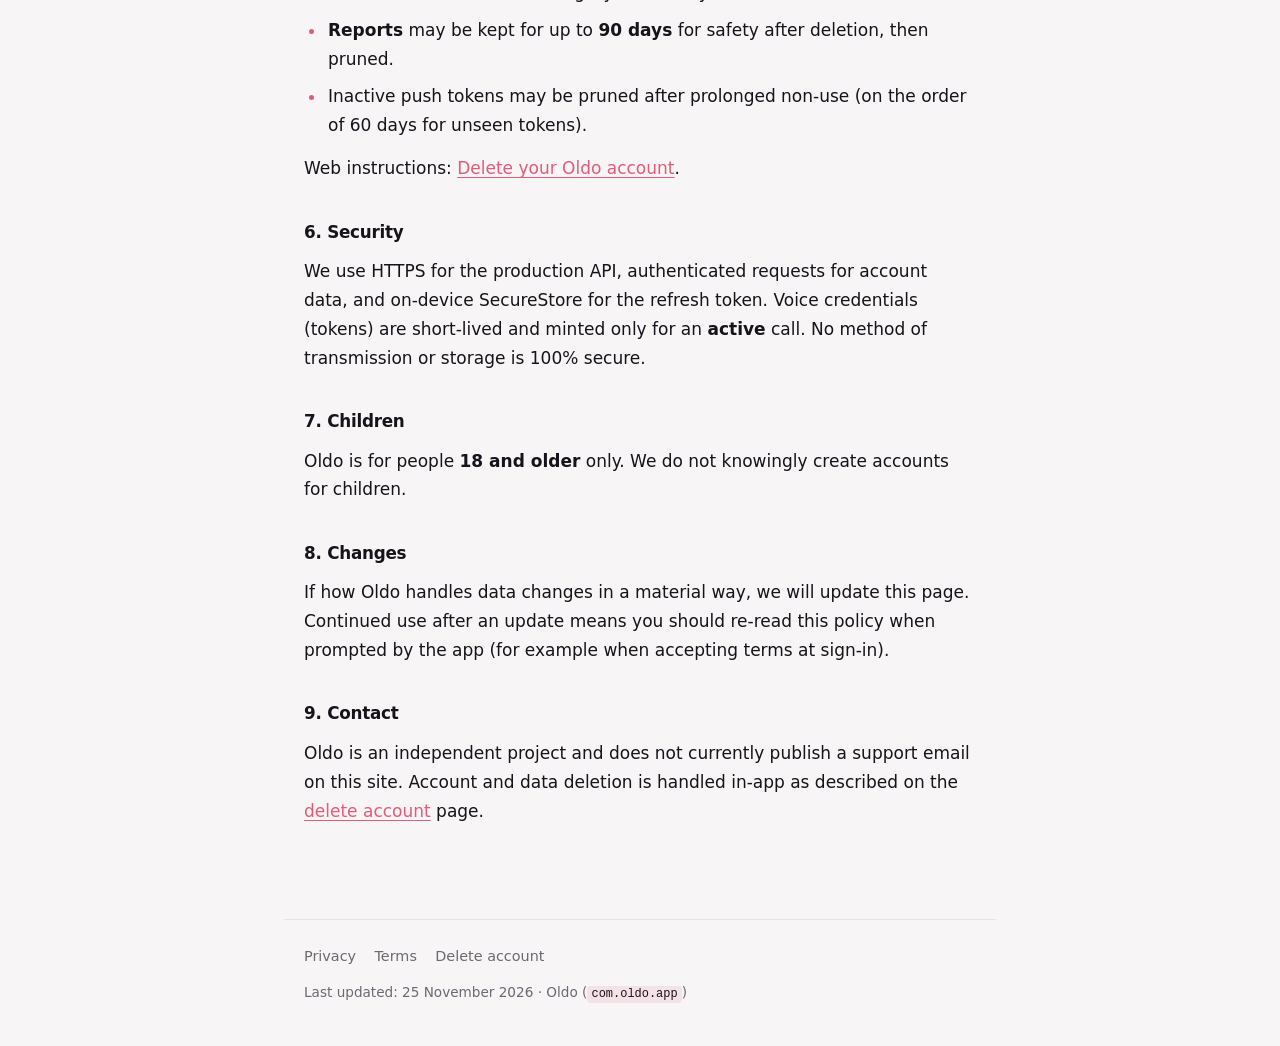
==== commit e511a425: "Privacy: push title/body + presence fields wording Co-authored-by: Cursor <cursoragent@cursor.com>" ====
--- a/privacy/index.html
+++ b/privacy/index.html
@@ -68,11 +68,16 @@
             <strong>Voice calls.</strong> When voice is enabled and you use I’m
             free / Call, we store <strong>call session metadata</strong> (for
             example session id, participants, channel id, start/end times,
-            status and end reason). We request
+            status and end reason) and short-lived
+            <strong>availability / presence</strong> fields on the match
+            (free-until window and last call-seen time) so Call only works while
+            the peer is available in-app. We request
             <strong>microphone</strong> permission to send your voice during an
             active call. <strong>Oldo does not record or store call audio.</strong>
             Audio travels device ↔ our voice processor (Agora) ↔ the other
-            person for the duration of the call only (in transit).
+            person for the duration of the call only (in transit). Calls may last
+            up to about one hour; the product is not designed for recording or
+            long archived conversations by voice.
           </li>
           <li>
             <strong>Safety actions.</strong> Blocks, reports, and related
@@ -114,11 +119,11 @@
             can work (see below).
           </li>
           <li>
-            Send push notifications with <strong>generic</strong> titles only
-            (for example “New message”, “New request”, “New match”) — not the
-            message or mood body. Ringing for voice currently relies on the app
-            being open / polling while you are marked free — not a separate
-            “incoming call” push.
+            Send push notifications with <strong>generic</strong> wording
+            (notification title “oldo”; body such as “New message”,
+            “New request”, or “New match”) — not the message or mood body.
+            Ringing for voice currently relies on the app being open / polling
+            while you are marked free — not a separate “incoming call” push.
           </li>
           <li>Rate-limit abuse and keep the service reliable.</li>
         </ul>
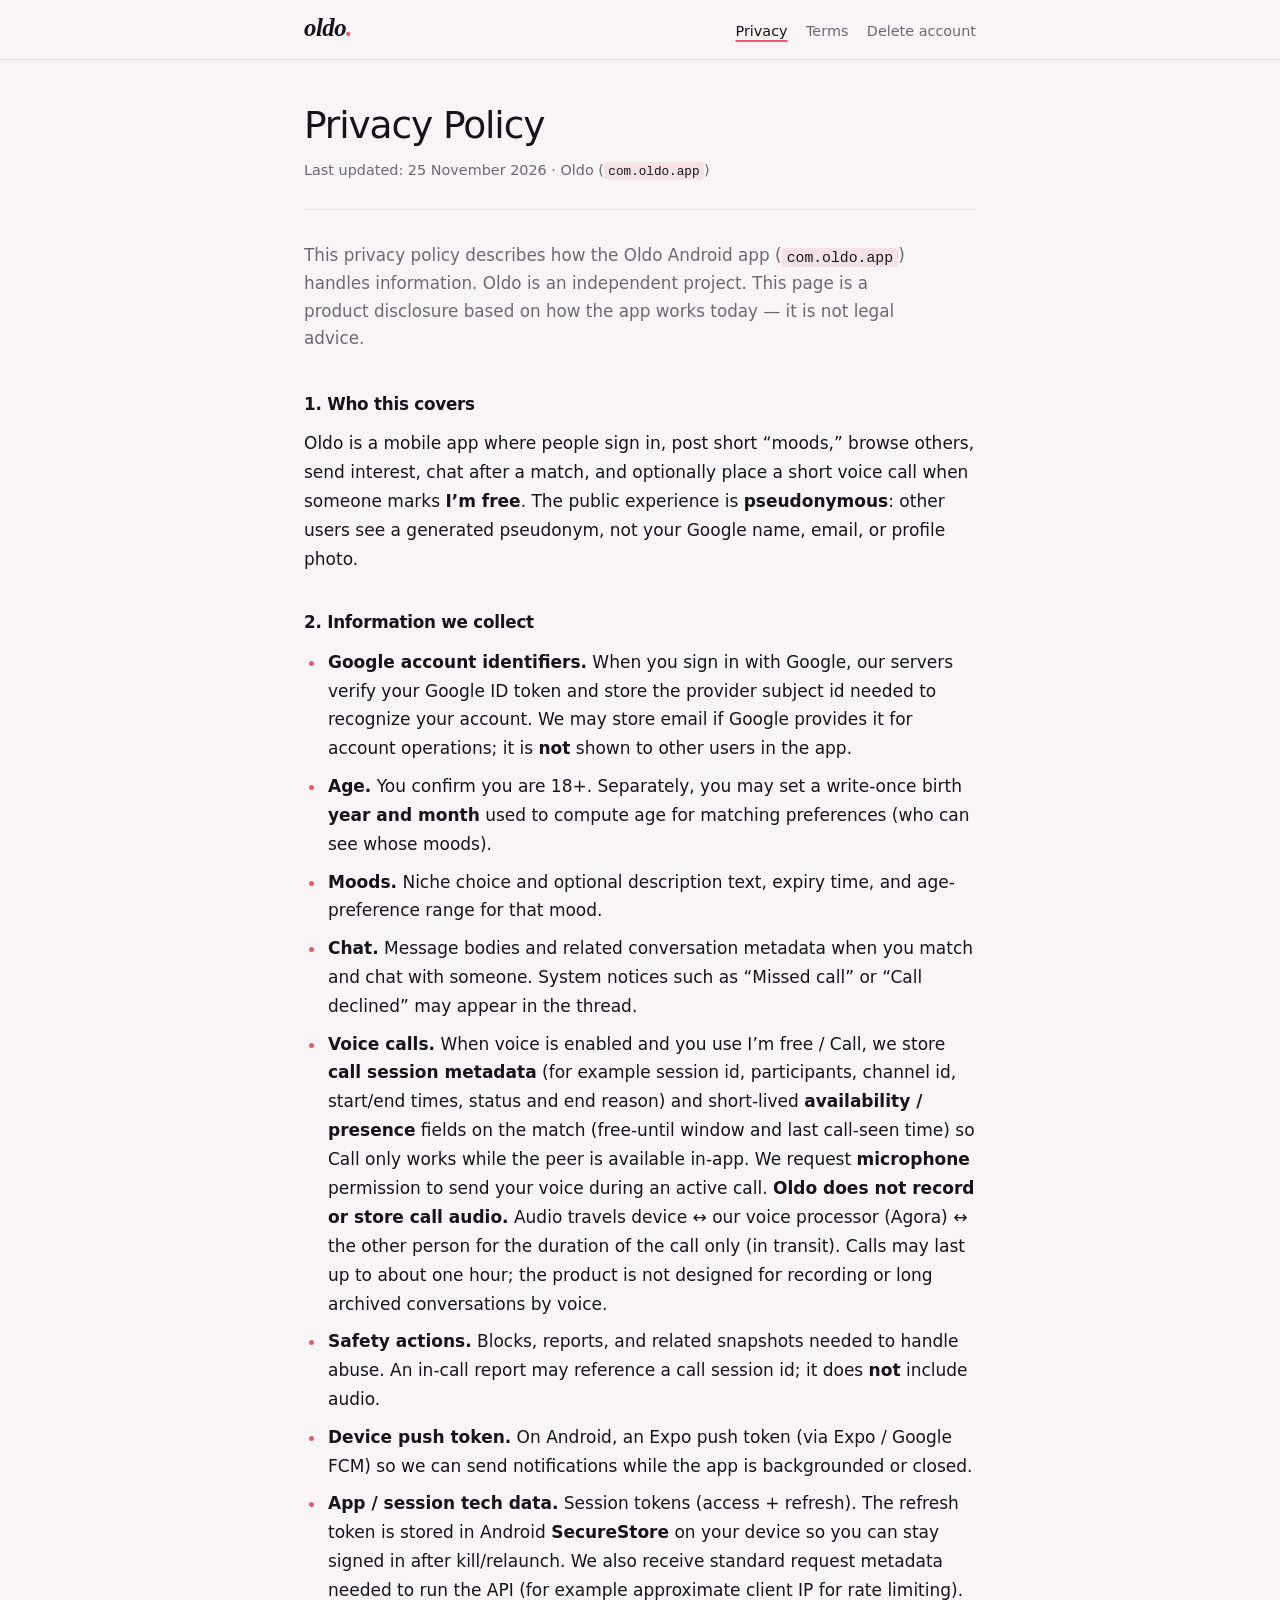
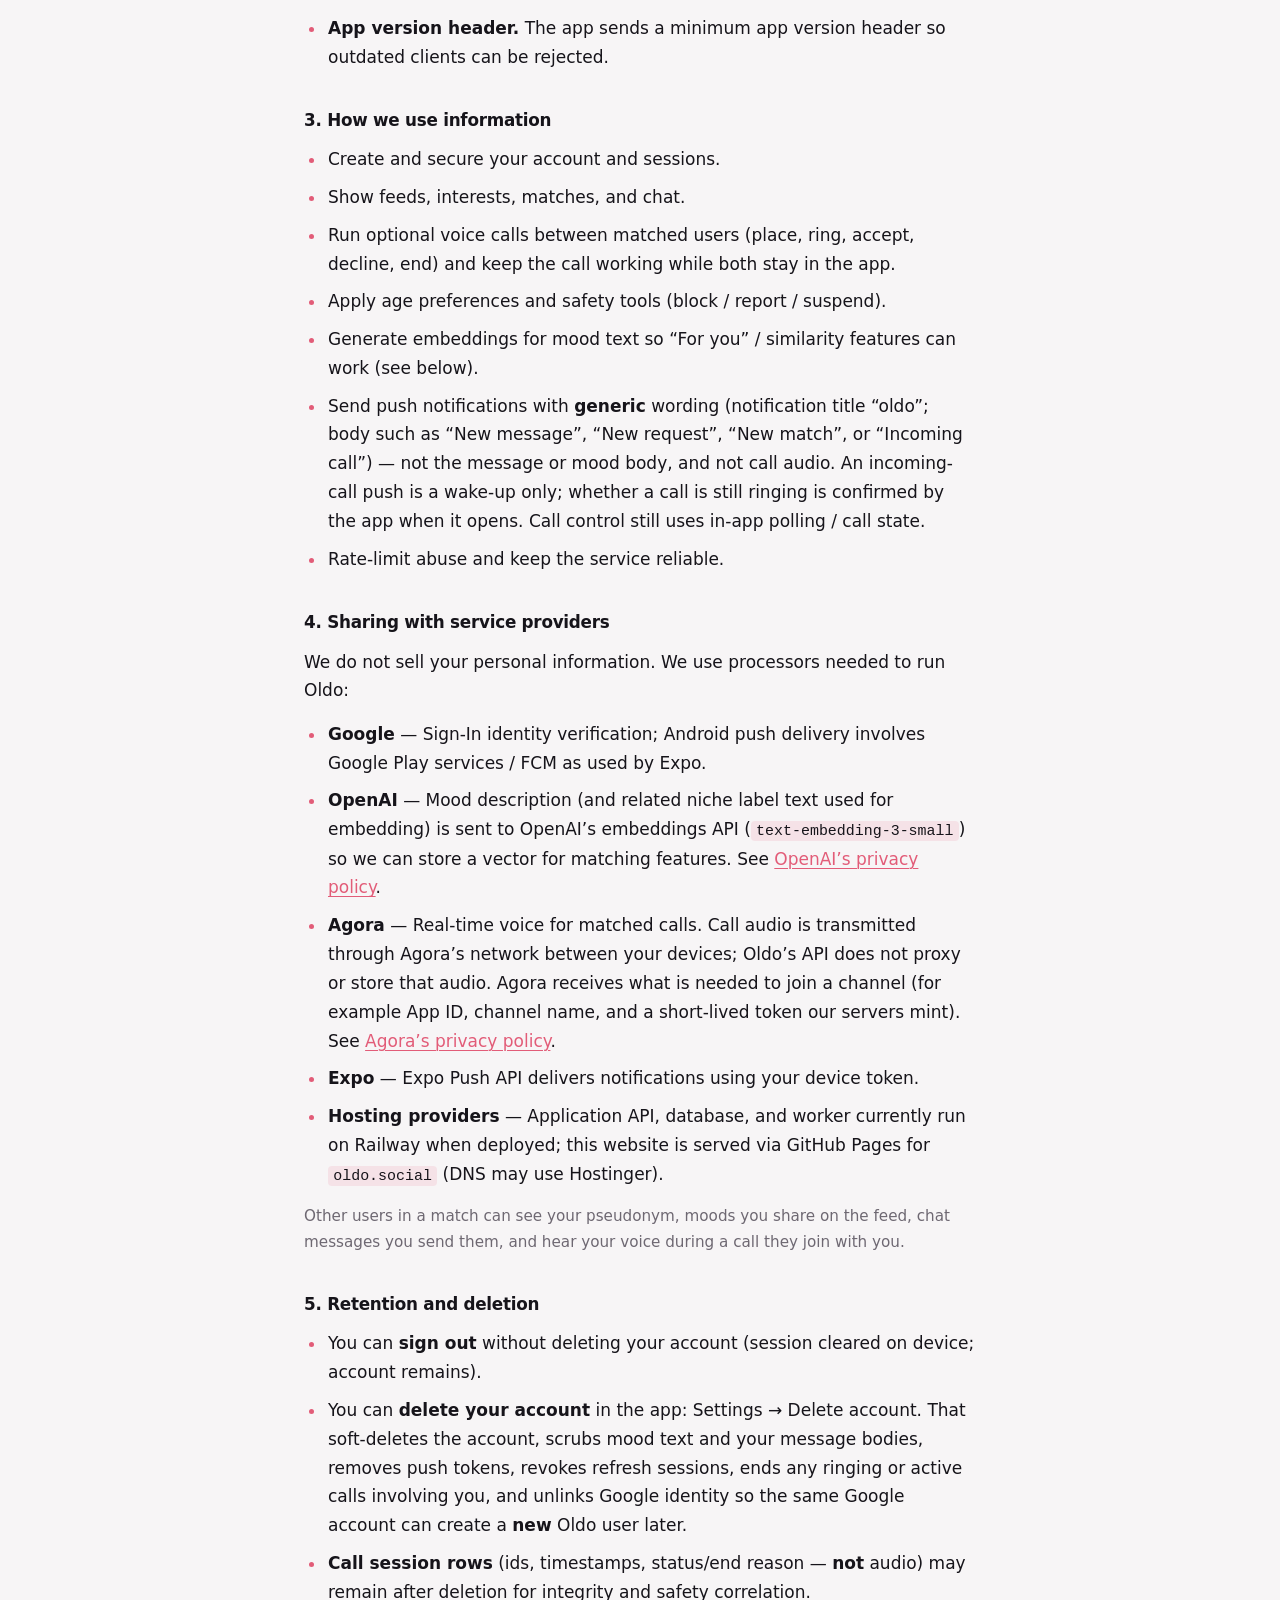
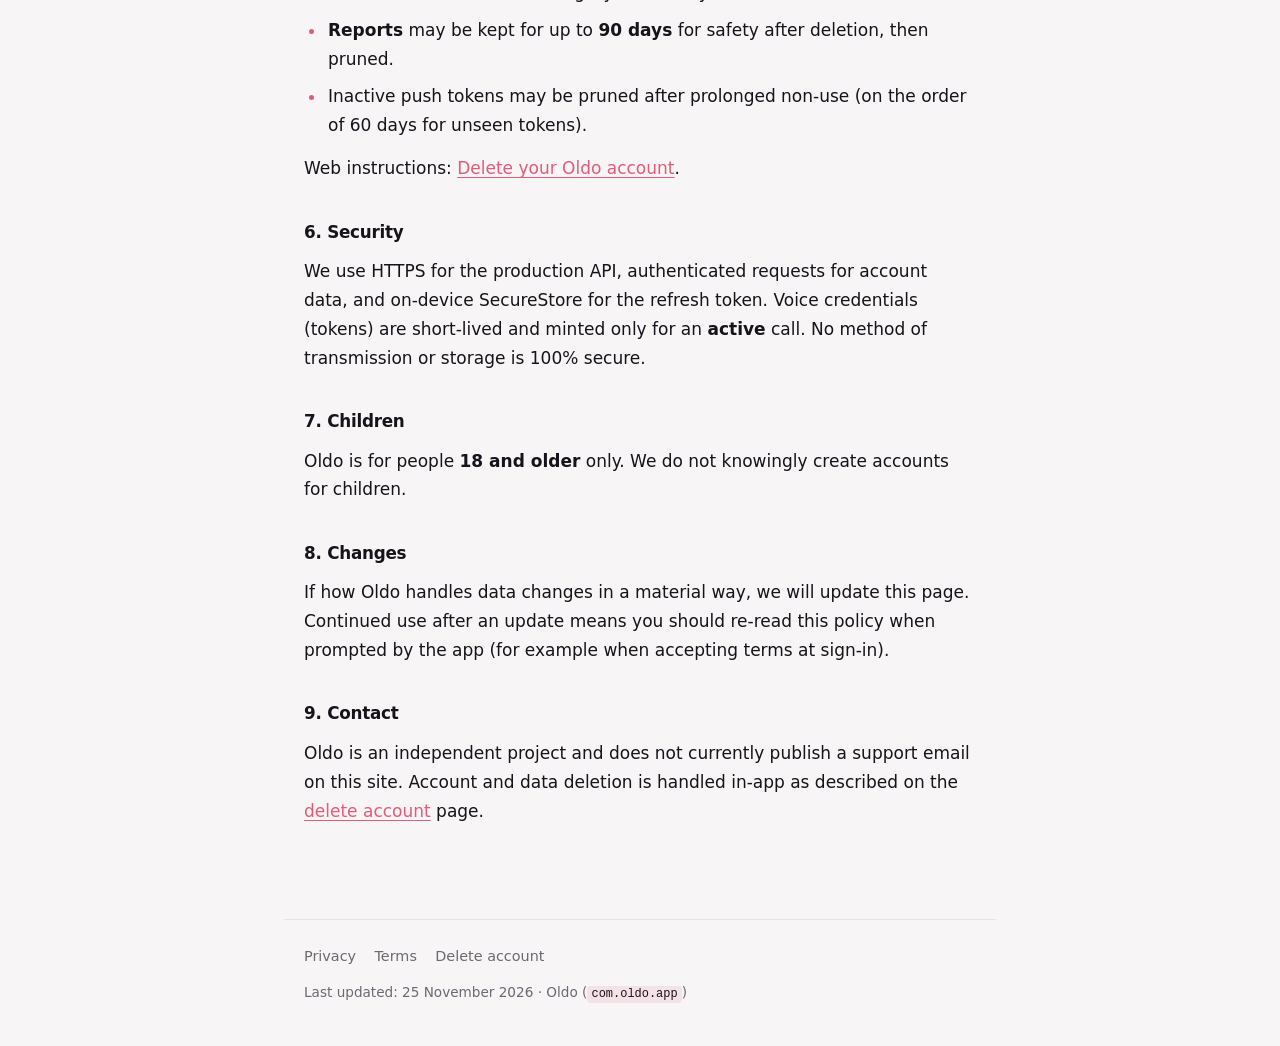
==== commit 153d6fc0: "Note Incoming call push in privacy (generic wake-up). Co-authored-by: Cursor <cursoragent@cursor.com" ====
--- a/privacy/index.html
+++ b/privacy/index.html
@@ -121,9 +121,10 @@
           <li>
             Send push notifications with <strong>generic</strong> wording
             (notification title “oldo”; body such as “New message”,
-            “New request”, or “New match”) — not the message or mood body.
-            Ringing for voice currently relies on the app being open / polling
-            while you are marked free — not a separate “incoming call” push.
+            “New request”, “New match”, or “Incoming call”) — not the message
+            or mood body, and not call audio. An incoming-call push is a wake-up
+            only; whether a call is still ringing is confirmed by the app when
+            it opens. Call control still uses in-app polling / call state.
           </li>
           <li>Rate-limit abuse and keep the service reliable.</li>
         </ul>
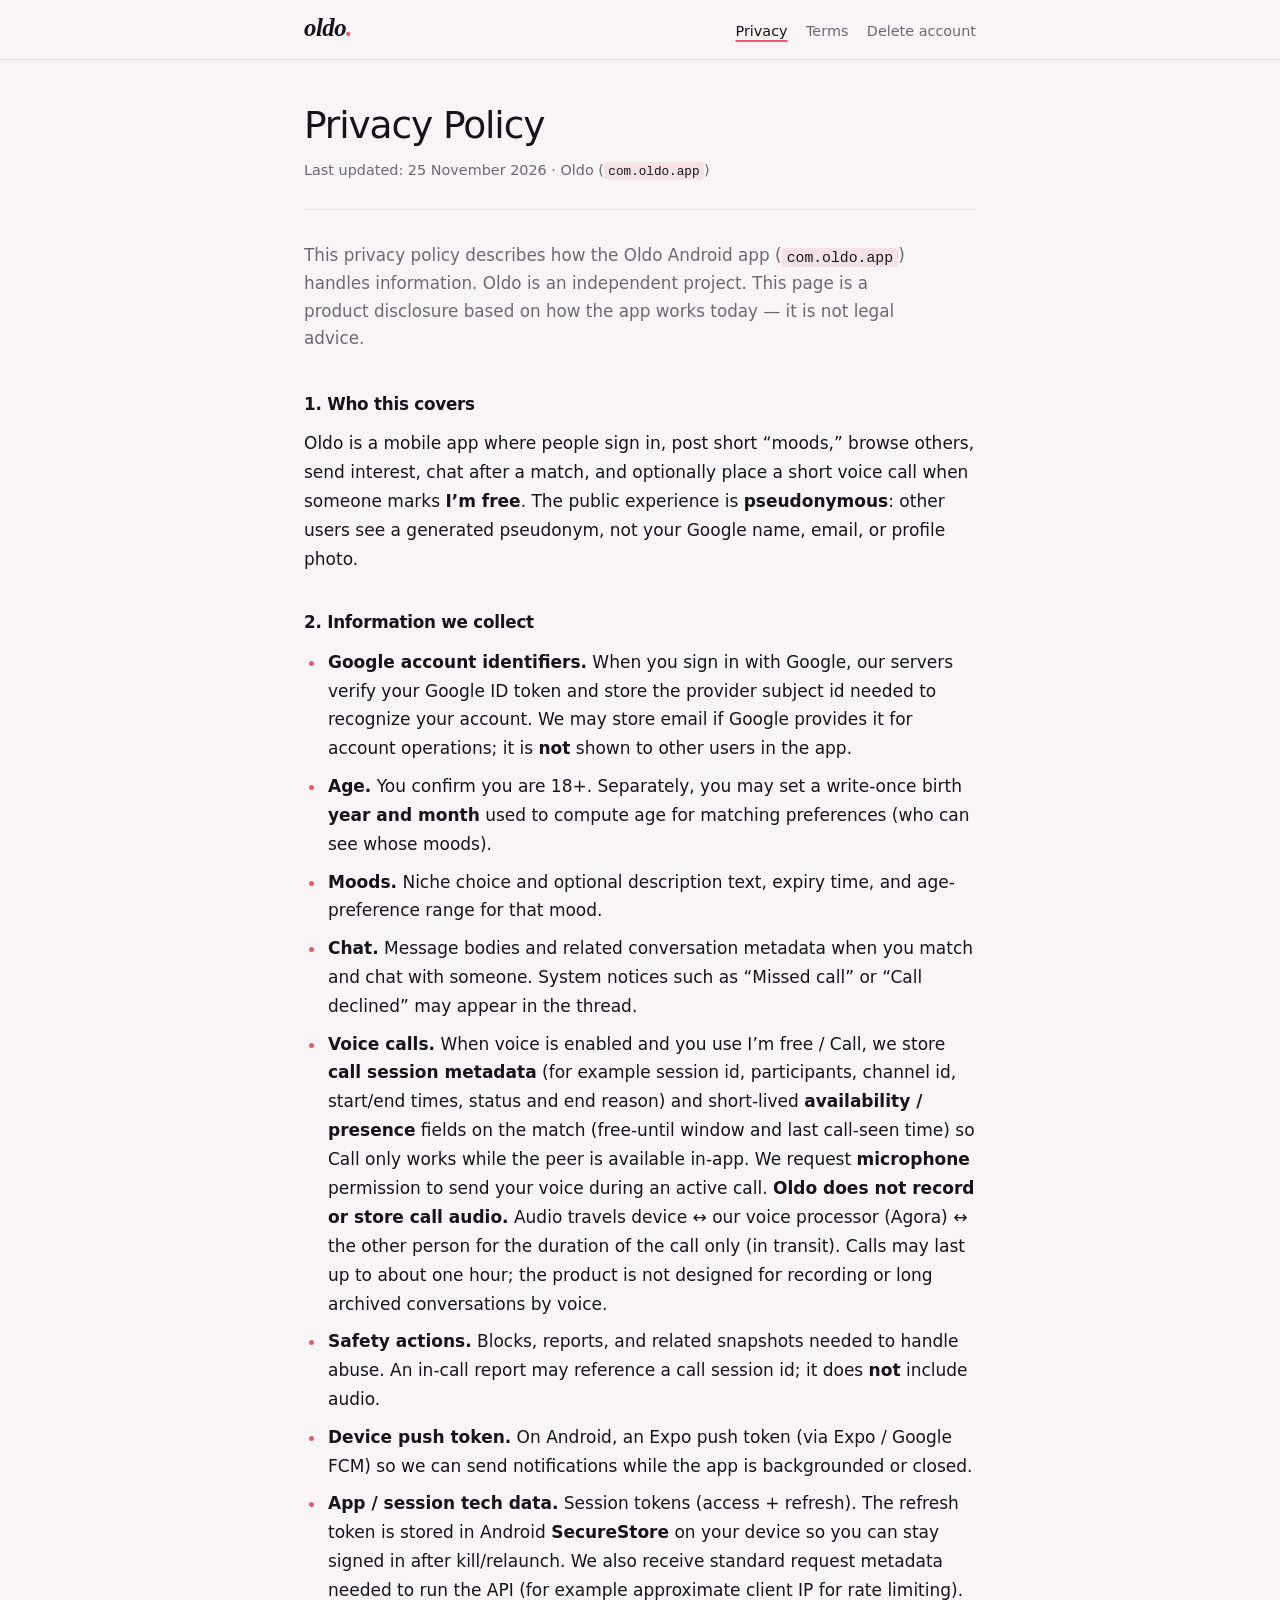
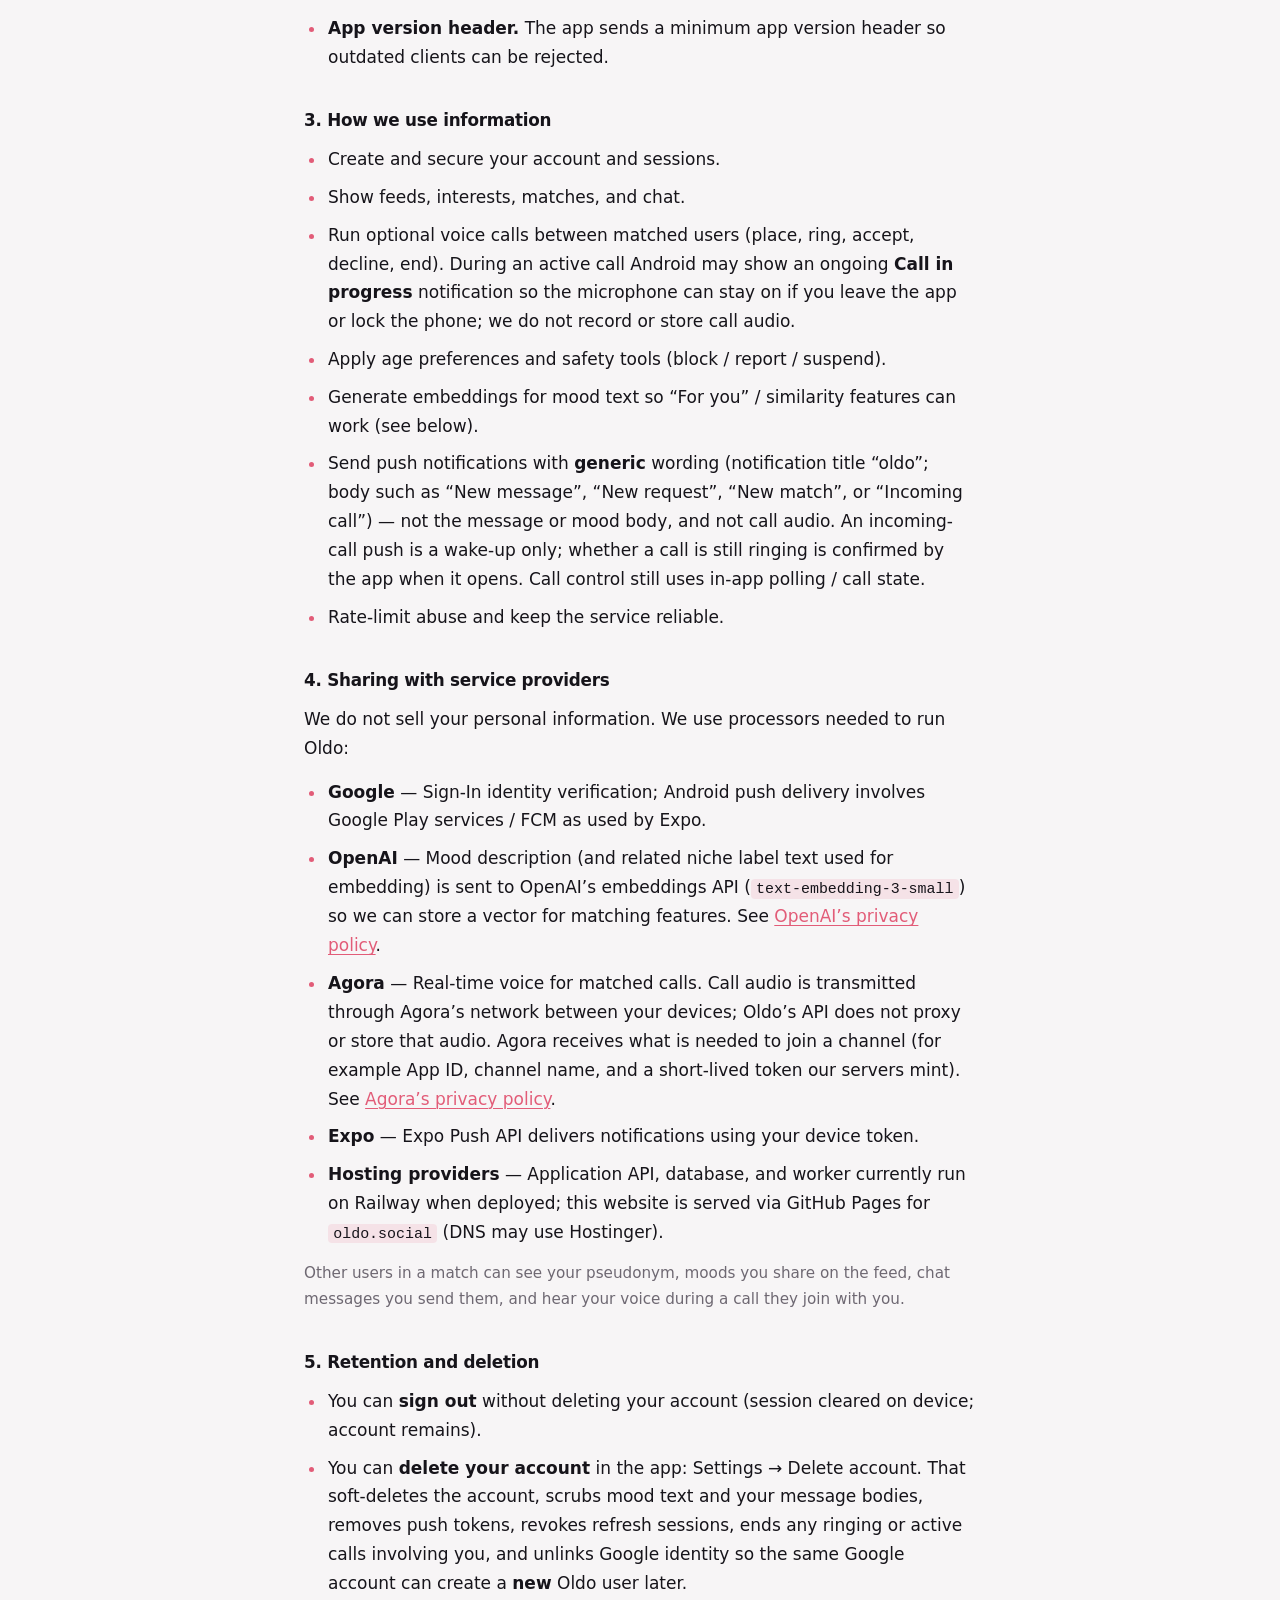
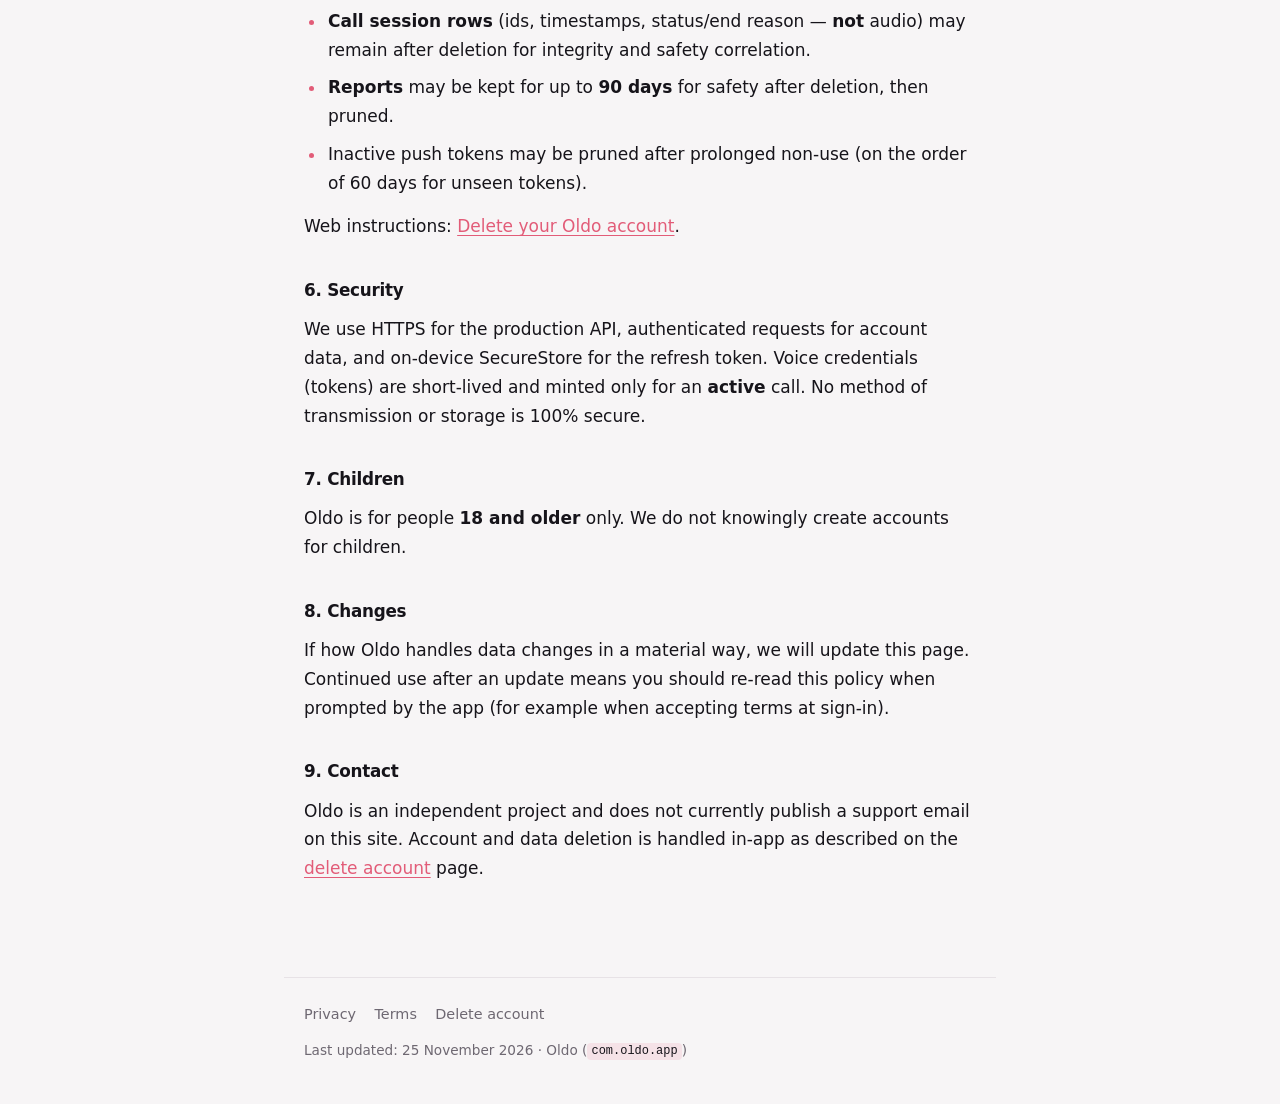
==== commit a8ee3eaa: "Document call FGS notification in privacy and terms." ====
--- a/privacy/index.html
+++ b/privacy/index.html
@@ -111,7 +111,10 @@
           <li>Show feeds, interests, matches, and chat.</li>
           <li>
             Run optional voice calls between matched users (place, ring, accept,
-            decline, end) and keep the call working while both stay in the app.
+            decline, end). During an active call Android may show an ongoing
+            <strong>Call in progress</strong> notification so the microphone can
+            stay on if you leave the app or lock the phone; we do not record or
+            store call audio.
           </li>
           <li>Apply age preferences and safety tools (block / report / suspend).</li>
           <li>
